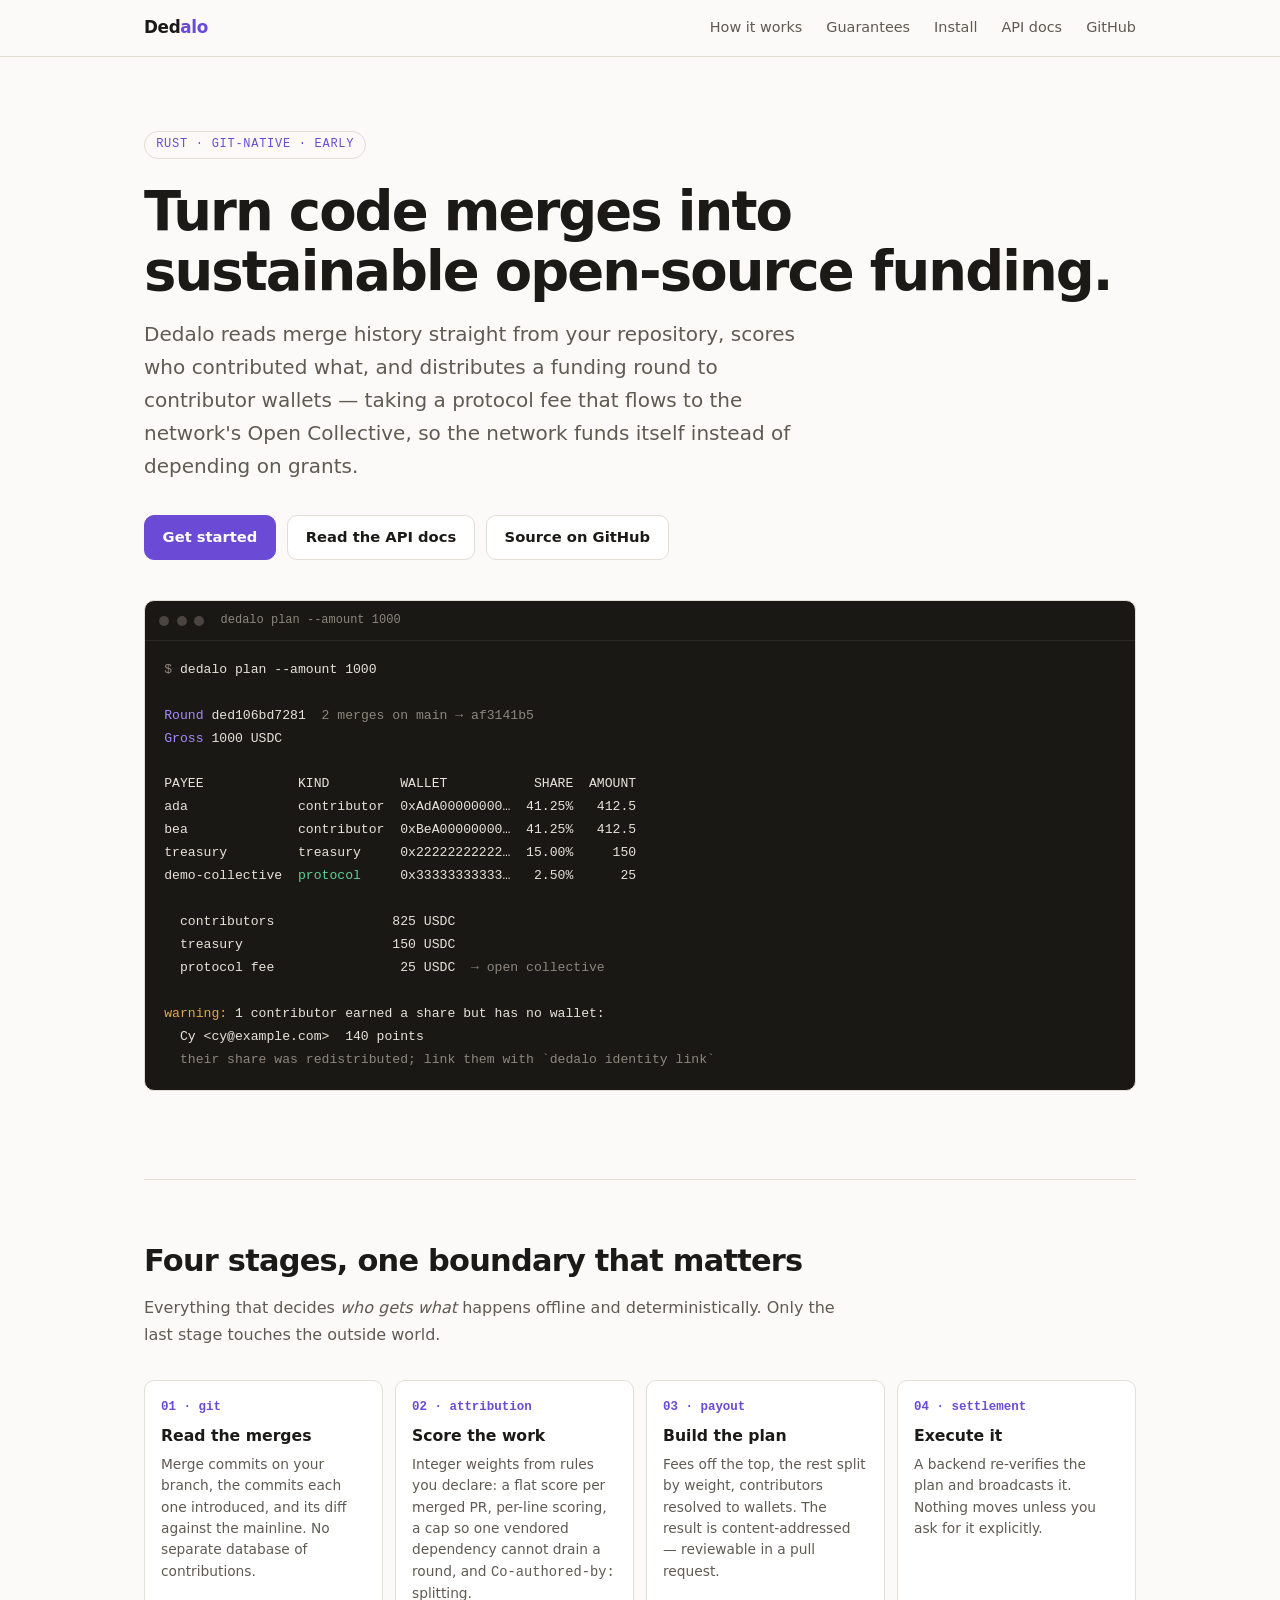
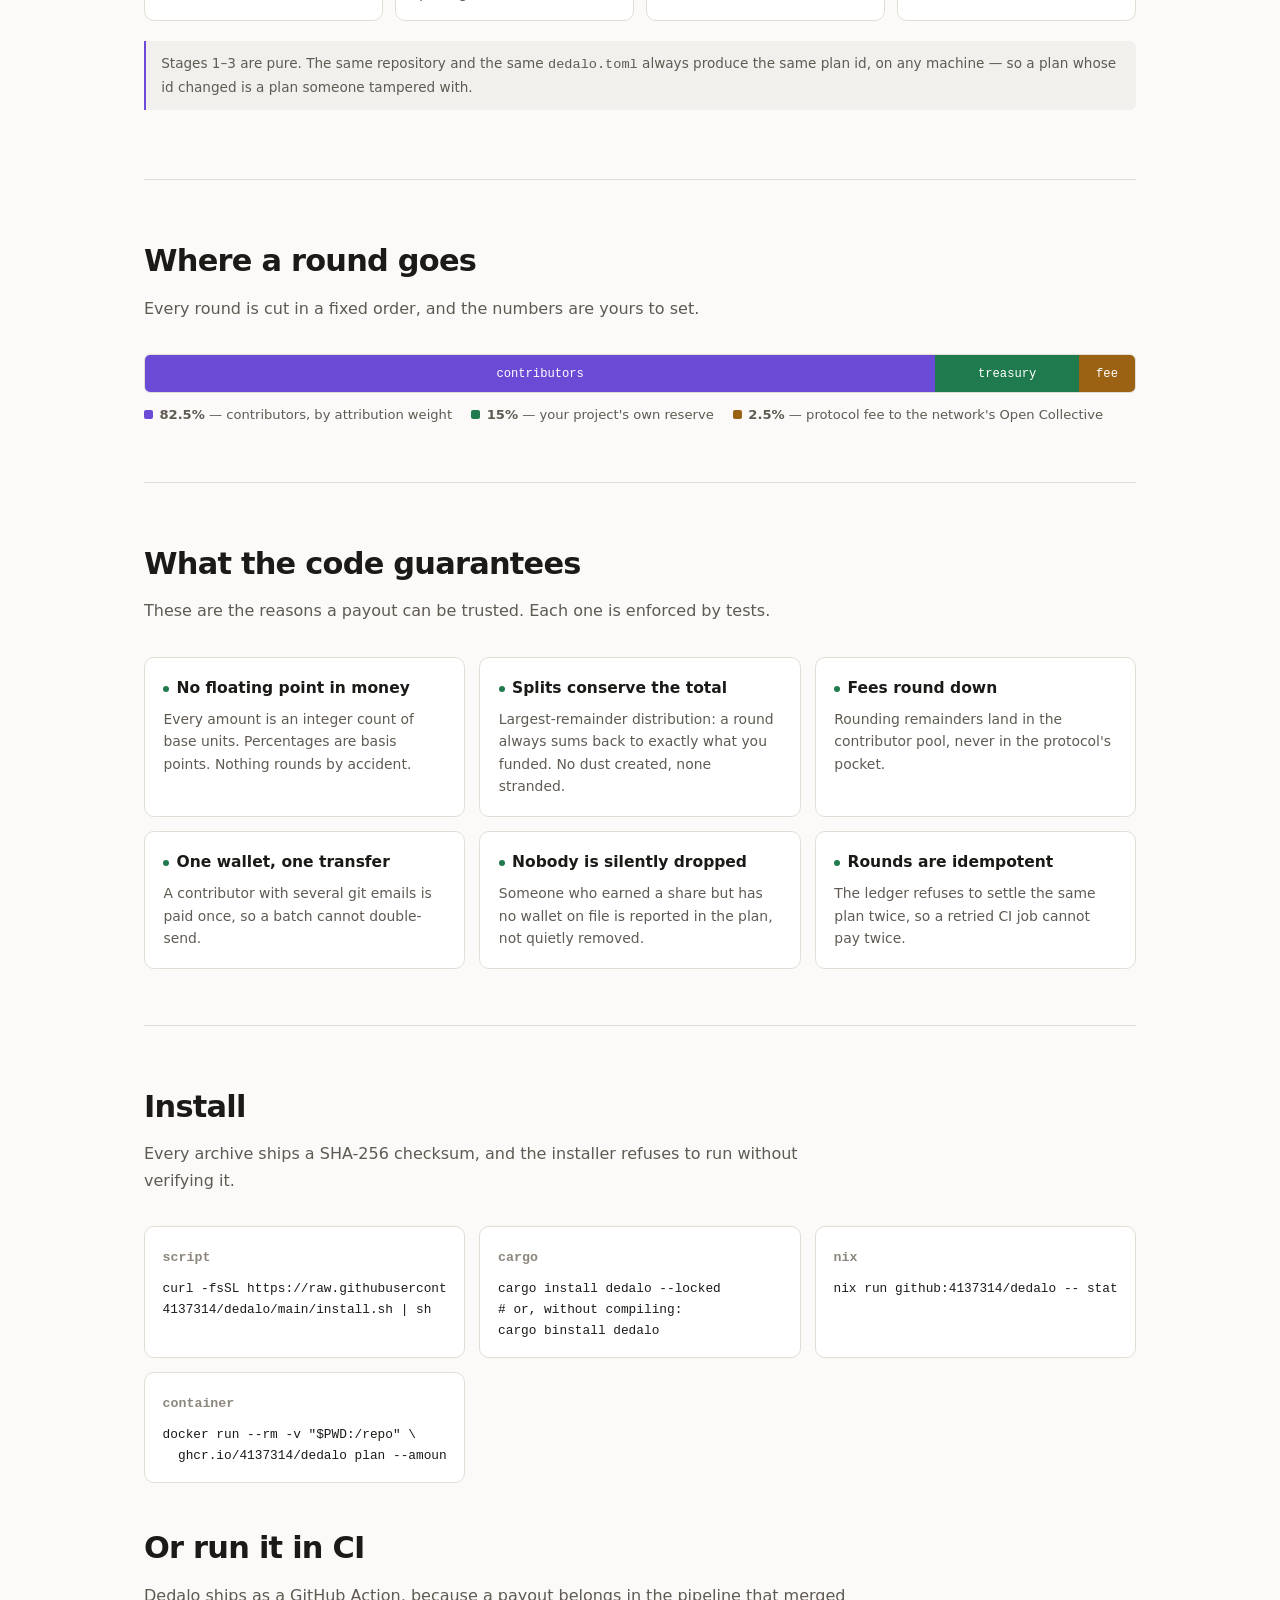
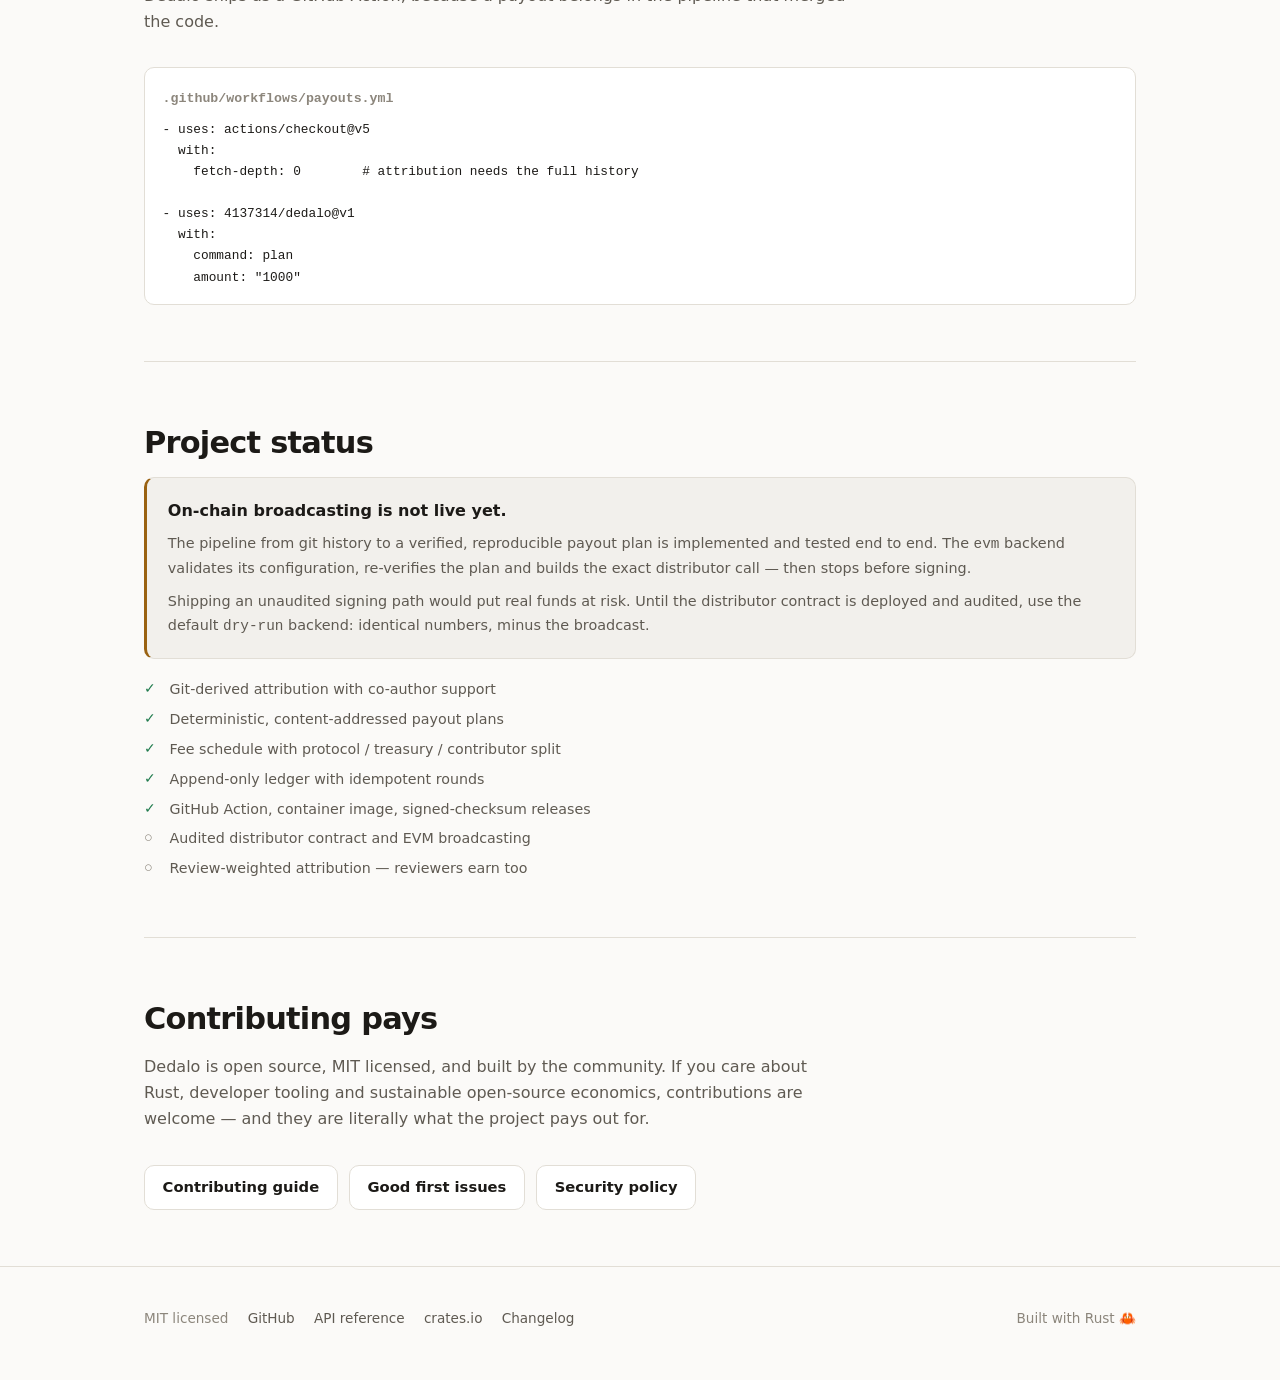
==== site/index.html @ 66309ac4 "feat(release): add versioning, distribution and the project site Everything between a merged pull re" ====
<!doctype html>
<html lang="en">
<head>
<meta charset="utf-8">
<meta name="viewport" content="width=device-width, initial-scale=1">
<title>Dedalo — merge-to-earn funding for open source</title>
<meta name="description" content="Dedalo turns git merges into deterministic, auditable contributor payouts. Written in Rust, driven by your own repository history.">
<meta property="og:title" content="Dedalo">
<meta property="og:description" content="Turn code merges into sustainable open-source funding.">
<meta property="og:type" content="website">
<meta property="og:url" content="https://4137314.github.io/dedalo/">
<link rel="icon" href="data:image/svg+xml,<svg xmlns='http://www.w3.org/2000/svg' viewBox='0 0 100 100'><text y='.9em' font-size='90'>🧭</text></svg>">
<style>
  :root {
    color-scheme: light dark;
    --bg: #fbfaf8;
    --bg-raised: #ffffff;
    --bg-sunken: #f2f0ec;
    --fg: #1c1a17;
    --fg-muted: #5f5a52;
    --fg-faint: #8c867c;
    --border: #e2ded6;
    --accent: #6b4bd6;
    --accent-fg: #ffffff;
    --money: #1f7a4d;
    --warn: #9a6212;
    --term-bg: #1a1815;
    --term-fg: #e8e3da;
    --radius: 10px;
    --mono: ui-monospace, "SF Mono", "JetBrains Mono", "Fira Code", Menlo, Consolas, monospace;
    --sans: ui-sans-serif, system-ui, -apple-system, "Segoe UI", Inter, Roboto, sans-serif;
  }
  @media (prefers-color-scheme: dark) {
    :root {
      --bg: #131211;
      --bg-raised: #1b1a18;
      --bg-sunken: #0e0d0c;
      --fg: #ece8e1;
      --fg-muted: #a8a299;
      --fg-faint: #75706a;
      --border: #2b2926;
      --accent: #a68bff;
      --accent-fg: #17141f;
      --money: #5fcf95;
      --warn: #e0a851;
      --term-bg: #0b0a09;
      --term-fg: #e8e3da;
    }
  }

  * { box-sizing: border-box; }
  html { scroll-behavior: smooth; }
  body {
    margin: 0;
    background: var(--bg);
    color: var(--fg);
    font-family: var(--sans);
    font-size: 16px;
    line-height: 1.65;
    -webkit-font-smoothing: antialiased;
  }
  a { color: var(--accent); text-decoration-thickness: 1px; text-underline-offset: 3px; }
  code, pre, kbd { font-family: var(--mono); }
  .wrap { width: min(100% - 2.5rem, 62rem); margin-inline: auto; }

  /* ---------- header ---------- */
  header {
    border-bottom: 1px solid var(--border);
    position: sticky; top: 0;
    background: color-mix(in srgb, var(--bg) 88%, transparent);
    backdrop-filter: blur(8px);
    z-index: 10;
  }
  .nav { display: flex; align-items: center; gap: 1.5rem; padding: 0.9rem 0; }
  .brand { font-weight: 700; letter-spacing: -0.02em; font-size: 1.05rem; margin-right: auto; }
  .brand span { color: var(--accent); }
  .nav a { color: var(--fg-muted); text-decoration: none; font-size: 0.9rem; }
  .nav a:hover { color: var(--fg); }
  @media (max-width: 40rem) { .nav a.hide-sm { display: none; } }

  /* ---------- hero ---------- */
  .hero { padding: 4.5rem 0 3rem; }
  .tag {
    display: inline-block; font-family: var(--mono); font-size: 0.75rem;
    letter-spacing: 0.06em; text-transform: uppercase;
    color: var(--accent); border: 1px solid var(--border);
    border-radius: 100px; padding: 0.2rem 0.7rem; margin-bottom: 1.4rem;
  }
  h1 {
    font-size: clamp(2.1rem, 6vw, 3.4rem); line-height: 1.1;
    letter-spacing: -0.035em; margin: 0 0 1rem; font-weight: 700;
  }
  .lede { font-size: clamp(1.05rem, 2.4vw, 1.25rem); color: var(--fg-muted); max-width: 42rem; margin: 0 0 2rem; }
  .cta { display: flex; flex-wrap: wrap; gap: 0.7rem; align-items: center; }
  .btn {
    display: inline-flex; align-items: center; gap: 0.45rem;
    padding: 0.6rem 1.1rem; border-radius: var(--radius);
    font-size: 0.92rem; font-weight: 550; text-decoration: none;
    border: 1px solid var(--border); color: var(--fg); background: var(--bg-raised);
    transition: transform 0.12s ease, border-color 0.12s ease;
  }
  .btn:hover { transform: translateY(-1px); border-color: var(--accent); }
  .btn.primary { background: var(--accent); color: var(--accent-fg); border-color: var(--accent); }

  /* ---------- terminal ---------- */
  .term {
    background: var(--term-bg); color: var(--term-fg);
    border-radius: var(--radius); border: 1px solid var(--border);
    margin: 2.5rem 0; overflow: hidden;
  }
  .term-bar {
    display: flex; align-items: center; gap: 0.45rem;
    padding: 0.6rem 0.9rem; border-bottom: 1px solid rgba(255,255,255,0.07);
  }
  .dot { width: 10px; height: 10px; border-radius: 50%; background: #4a4540; }
  .term-title { margin-left: 0.6rem; font-family: var(--mono); font-size: 0.75rem; color: #8c867c; }
  .term pre {
    margin: 0; padding: 1.1rem 1.2rem; overflow-x: auto;
    font-size: 0.82rem; line-height: 1.75;
  }
  .term .c { color: #8c867c; }
  .term .p { color: #a68bff; }
  .term .m { color: #5fcf95; }
  .term .w { color: #e0a851; }

  /* ---------- sections ---------- */
  section { padding: 3.5rem 0; border-top: 1px solid var(--border); }
  h2 { font-size: clamp(1.4rem, 3.2vw, 1.9rem); letter-spacing: -0.025em; margin: 0 0 0.6rem; }
  .sub { color: var(--fg-muted); max-width: 44rem; margin: 0 0 2rem; }

  /* ---------- pipeline ---------- */
  .pipe { display: grid; grid-template-columns: repeat(4, 1fr); gap: 0.75rem; margin-bottom: 1.2rem; }
  @media (max-width: 46rem) { .pipe { grid-template-columns: 1fr 1fr; } }
  @media (max-width: 26rem) { .pipe { grid-template-columns: 1fr; } }
  .stage {
    background: var(--bg-raised); border: 1px solid var(--border);
    border-radius: var(--radius); padding: 1rem;
  }
  .stage b { display: block; font-family: var(--mono); font-size: 0.78rem; color: var(--accent); margin-bottom: 0.35rem; }
  .stage h3 { margin: 0 0 0.3rem; font-size: 0.98rem; }
  .stage p { margin: 0; font-size: 0.86rem; color: var(--fg-muted); line-height: 1.55; }
  .pipe-note {
    font-size: 0.85rem; color: var(--fg-muted); background: var(--bg-sunken);
    border-left: 2px solid var(--accent); border-radius: 0 6px 6px 0; padding: 0.7rem 0.95rem;
  }

  /* ---------- guarantees ---------- */
  .grid { display: grid; grid-template-columns: repeat(auto-fit, minmax(16rem, 1fr)); gap: 0.9rem; }
  .card { background: var(--bg-raised); border: 1px solid var(--border); border-radius: var(--radius); padding: 1.15rem; }
  .card h3 { margin: 0 0 0.4rem; font-size: 0.97rem; display: flex; align-items: center; gap: 0.45rem; }
  .card h3::before { content: ""; width: 6px; height: 6px; border-radius: 50%; background: var(--money); flex: none; }
  .card p { margin: 0; font-size: 0.87rem; color: var(--fg-muted); line-height: 1.6; }

  /* ---------- split visual ---------- */
  .split { display: flex; height: 2.4rem; border-radius: 6px; overflow: hidden; border: 1px solid var(--border); margin: 1.2rem 0 0.7rem; }
  .split div { display: flex; align-items: center; justify-content: center; font-size: 0.76rem; font-family: var(--mono); color: var(--accent-fg); }
  .s-contrib { flex: 82.5; background: var(--accent); }
  .s-treas { flex: 15; background: var(--money); }
  .s-proto { flex: 2.5; background: var(--warn); min-width: 3.5rem; }
  .legend { display: flex; flex-wrap: wrap; gap: 1.2rem; font-size: 0.82rem; color: var(--fg-muted); }
  .legend span::before { content: ""; display: inline-block; width: 9px; height: 9px; border-radius: 2px; margin-right: 0.4rem; }
  .l1::before { background: var(--accent); }
  .l2::before { background: var(--money); }
  .l3::before { background: var(--warn); }

  /* ---------- install ---------- */
  .tabs { display: grid; grid-template-columns: repeat(auto-fit, minmax(15rem, 1fr)); gap: 0.9rem; }
  .install { background: var(--bg-raised); border: 1px solid var(--border); border-radius: var(--radius); padding: 1rem 1.1rem; }
  .install b { font-size: 0.83rem; color: var(--fg-faint); font-family: var(--mono); }
  .install pre { margin: 0.5rem 0 0; font-size: 0.8rem; overflow-x: auto; color: var(--fg); }

  /* ---------- status ---------- */
  .status { background: var(--bg-sunken); border: 1px solid var(--border); border-left: 3px solid var(--warn); border-radius: var(--radius); padding: 1.2rem 1.3rem; }
  .status h3 { margin: 0 0 0.5rem; font-size: 1rem; }
  .status p { margin: 0 0 0.6rem; font-size: 0.9rem; color: var(--fg-muted); }
  .status p:last-child { margin-bottom: 0; }
  ul.check { list-style: none; padding: 0; margin: 1.2rem 0 0; display: grid; gap: 0.4rem; }
  ul.check li { font-size: 0.89rem; color: var(--fg-muted); padding-left: 1.6rem; position: relative; }
  ul.check li::before { position: absolute; left: 0; font-family: var(--mono); }
  li.done::before { content: "✓"; color: var(--money); }
  li.todo::before { content: "○"; color: var(--fg-faint); }

  footer { border-top: 1px solid var(--border); padding: 2.5rem 0 3.5rem; color: var(--fg-faint); font-size: 0.85rem; }
  .foot { display: flex; flex-wrap: wrap; gap: 1.2rem; align-items: center; }
  .foot a { color: var(--fg-muted); text-decoration: none; }
  .foot a:hover { color: var(--accent); }
  .foot .sep { margin-left: auto; }
</style>
</head>
<body>

<header>
  <nav class="nav wrap">
    <div class="brand">Ded<span>alo</span></div>
    <a href="#how">How it works</a>
    <a href="#guarantees" class="hide-sm">Guarantees</a>
    <a href="#install">Install</a>
    <a href="api/">API docs</a>
    <a href="https://github.com/4137314/dedalo">GitHub</a>
  </nav>
</header>

<main>
  <div class="wrap hero">
    <span class="tag">Rust · git-native · early</span>
    <h1>Turn code merges into sustainable open-source funding.</h1>
    <p class="lede">
      Dedalo reads merge history straight from your repository, scores who
      contributed what, and distributes a funding round to contributor wallets —
      taking a protocol fee that flows to the network's Open Collective, so the
      network funds itself instead of depending on grants.
    </p>
    <div class="cta">
      <a class="btn primary" href="#install">Get started</a>
      <a class="btn" href="api/">Read the API docs</a>
      <a class="btn" href="https://github.com/4137314/dedalo">Source on GitHub</a>
    </div>

    <div class="term">
      <div class="term-bar">
        <span class="dot"></span><span class="dot"></span><span class="dot"></span>
        <span class="term-title">dedalo plan --amount 1000</span>
      </div>
<pre><span class="c">$</span> dedalo plan --amount 1000

<span class="p">Round</span> ded106bd7281  <span class="c">2 merges on main → af3141b5</span>
<span class="p">Gross</span> 1000 USDC

PAYEE            KIND         WALLET           SHARE  AMOUNT
ada              contributor  0xAdA00000000…  41.25%   412.5
bea              contributor  0xBeA00000000…  41.25%   412.5
treasury         treasury     0x22222222222…  15.00%     150
demo-collective  <span class="m">protocol</span>     0x33333333333…   2.50%      25

  contributors               825 USDC
  treasury                   150 USDC
  protocol fee                25 USDC  <span class="c">→ open collective</span>

<span class="w">warning:</span> 1 contributor earned a share but has no wallet:
  Cy &lt;cy@example.com&gt;  140 points
  <span class="c">their share was redistributed; link them with `dedalo identity link`</span>
</pre>
    </div>
  </div>

  <section id="how" class="wrap">
    <h2>Four stages, one boundary that matters</h2>
    <p class="sub">
      Everything that decides <em>who gets what</em> happens offline and
      deterministically. Only the last stage touches the outside world.
    </p>
    <div class="pipe">
      <div class="stage">
        <b>01 · git</b>
        <h3>Read the merges</h3>
        <p>Merge commits on your branch, the commits each one introduced, and its diff against the mainline. No separate database of contributions.</p>
      </div>
      <div class="stage">
        <b>02 · attribution</b>
        <h3>Score the work</h3>
        <p>Integer weights from rules you declare: a flat score per merged PR, per-line scoring, a cap so one vendored dependency cannot drain a round, and <code>Co-authored-by:</code> splitting.</p>
      </div>
      <div class="stage">
        <b>03 · payout</b>
        <h3>Build the plan</h3>
        <p>Fees off the top, the rest split by weight, contributors resolved to wallets. The result is content-addressed — reviewable in a pull request.</p>
      </div>
      <div class="stage">
        <b>04 · settlement</b>
        <h3>Execute it</h3>
        <p>A backend re-verifies the plan and broadcasts it. Nothing moves unless you ask for it explicitly.</p>
      </div>
    </div>
    <p class="pipe-note">
      Stages 1–3 are pure. The same repository and the same <code>dedalo.toml</code>
      always produce the same plan id, on any machine — so a plan whose id changed
      is a plan someone tampered with.
    </p>
  </section>

  <section id="split" class="wrap">
    <h2>Where a round goes</h2>
    <p class="sub">Every round is cut in a fixed order, and the numbers are yours to set.</p>
    <div class="split">
      <div class="s-contrib">contributors</div>
      <div class="s-treas">treasury</div>
      <div class="s-proto">fee</div>
    </div>
    <div class="legend">
      <span class="l1"><strong>82.5%</strong> — contributors, by attribution weight</span>
      <span class="l2"><strong>15%</strong> — your project's own reserve</span>
      <span class="l3"><strong>2.5%</strong> — protocol fee to the network's Open Collective</span>
    </div>
  </section>

  <section id="guarantees" class="wrap">
    <h2>What the code guarantees</h2>
    <p class="sub">These are the reasons a payout can be trusted. Each one is enforced by tests.</p>
    <div class="grid">
      <div class="card">
        <h3>No floating point in money</h3>
        <p>Every amount is an integer count of base units. Percentages are basis points. Nothing rounds by accident.</p>
      </div>
      <div class="card">
        <h3>Splits conserve the total</h3>
        <p>Largest-remainder distribution: a round always sums back to exactly what you funded. No dust created, none stranded.</p>
      </div>
      <div class="card">
        <h3>Fees round down</h3>
        <p>Rounding remainders land in the contributor pool, never in the protocol's pocket.</p>
      </div>
      <div class="card">
        <h3>One wallet, one transfer</h3>
        <p>A contributor with several git emails is paid once, so a batch cannot double-send.</p>
      </div>
      <div class="card">
        <h3>Nobody is silently dropped</h3>
        <p>Someone who earned a share but has no wallet on file is reported in the plan, not quietly removed.</p>
      </div>
      <div class="card">
        <h3>Rounds are idempotent</h3>
        <p>The ledger refuses to settle the same plan twice, so a retried CI job cannot pay twice.</p>
      </div>
    </div>
  </section>

  <section id="install" class="wrap">
    <h2>Install</h2>
    <p class="sub">Every archive ships a SHA-256 checksum, and the installer refuses to run without verifying it.</p>
    <div class="tabs">
      <div class="install">
        <b>script</b>
<pre>curl -fsSL https://raw.githubusercontent.com/\
4137314/dedalo/main/install.sh | sh</pre>
      </div>
      <div class="install">
        <b>cargo</b>
<pre>cargo install dedalo --locked
# or, without compiling:
cargo binstall dedalo</pre>
      </div>
      <div class="install">
        <b>nix</b>
<pre>nix run github:4137314/dedalo -- status</pre>
      </div>
      <div class="install">
        <b>container</b>
<pre>docker run --rm -v "$PWD:/repo" \
  ghcr.io/4137314/dedalo plan --amount 1000</pre>
      </div>
    </div>

    <h2 style="margin-top:2.5rem">Or run it in CI</h2>
    <p class="sub">Dedalo ships as a GitHub Action, because a payout belongs in the pipeline that merged the code.</p>
    <div class="install">
      <b>.github/workflows/payouts.yml</b>
<pre>- uses: actions/checkout@v5
  with:
    fetch-depth: 0        # attribution needs the full history

- uses: 4137314/dedalo@v1
  with:
    command: plan
    amount: "1000"</pre>
    </div>
  </section>

  <section id="status" class="wrap">
    <h2>Project status</h2>
    <div class="status">
      <h3>On-chain broadcasting is not live yet.</h3>
      <p>
        The pipeline from git history to a verified, reproducible payout plan is
        implemented and tested end to end. The <code>evm</code> backend validates
        its configuration, re-verifies the plan and builds the exact distributor
        call — then stops before signing.
      </p>
      <p>
        Shipping an unaudited signing path would put real funds at risk. Until the
        distributor contract is deployed and audited, use the default
        <code>dry-run</code> backend: identical numbers, minus the broadcast.
      </p>
    </div>
    <ul class="check">
      <li class="done">Git-derived attribution with co-author support</li>
      <li class="done">Deterministic, content-addressed payout plans</li>
      <li class="done">Fee schedule with protocol / treasury / contributor split</li>
      <li class="done">Append-only ledger with idempotent rounds</li>
      <li class="done">GitHub Action, container image, signed-checksum releases</li>
      <li class="todo">Audited distributor contract and EVM broadcasting</li>
      <li class="todo">Review-weighted attribution — reviewers earn too</li>
    </ul>
  </section>

  <section id="contribute" class="wrap">
    <h2>Contributing pays</h2>
    <p class="sub">
      Dedalo is open source, MIT licensed, and built by the community. If you care
      about Rust, developer tooling and sustainable open-source economics,
      contributions are welcome — and they are literally what the project pays out
      for.
    </p>
    <div class="cta">
      <a class="btn" href="https://github.com/4137314/dedalo/blob/main/CONTRIBUTING.md">Contributing guide</a>
      <a class="btn" href="https://github.com/4137314/dedalo/issues?q=is%3Aissue+is%3Aopen+label%3A%22good+first+issue%22">Good first issues</a>
      <a class="btn" href="https://github.com/4137314/dedalo/blob/main/SECURITY.md">Security policy</a>
    </div>
  </section>
</main>

<footer>
  <div class="wrap foot">
    <span>MIT licensed</span>
    <a href="https://github.com/4137314/dedalo">GitHub</a>
    <a href="api/">API reference</a>
    <a href="https://crates.io/crates/dedalo">crates.io</a>
    <a href="https://github.com/4137314/dedalo/blob/main/CHANGELOG.md">Changelog</a>
    <span class="sep">Built with Rust 🦀</span>
  </div>
</footer>

</body>
</html>
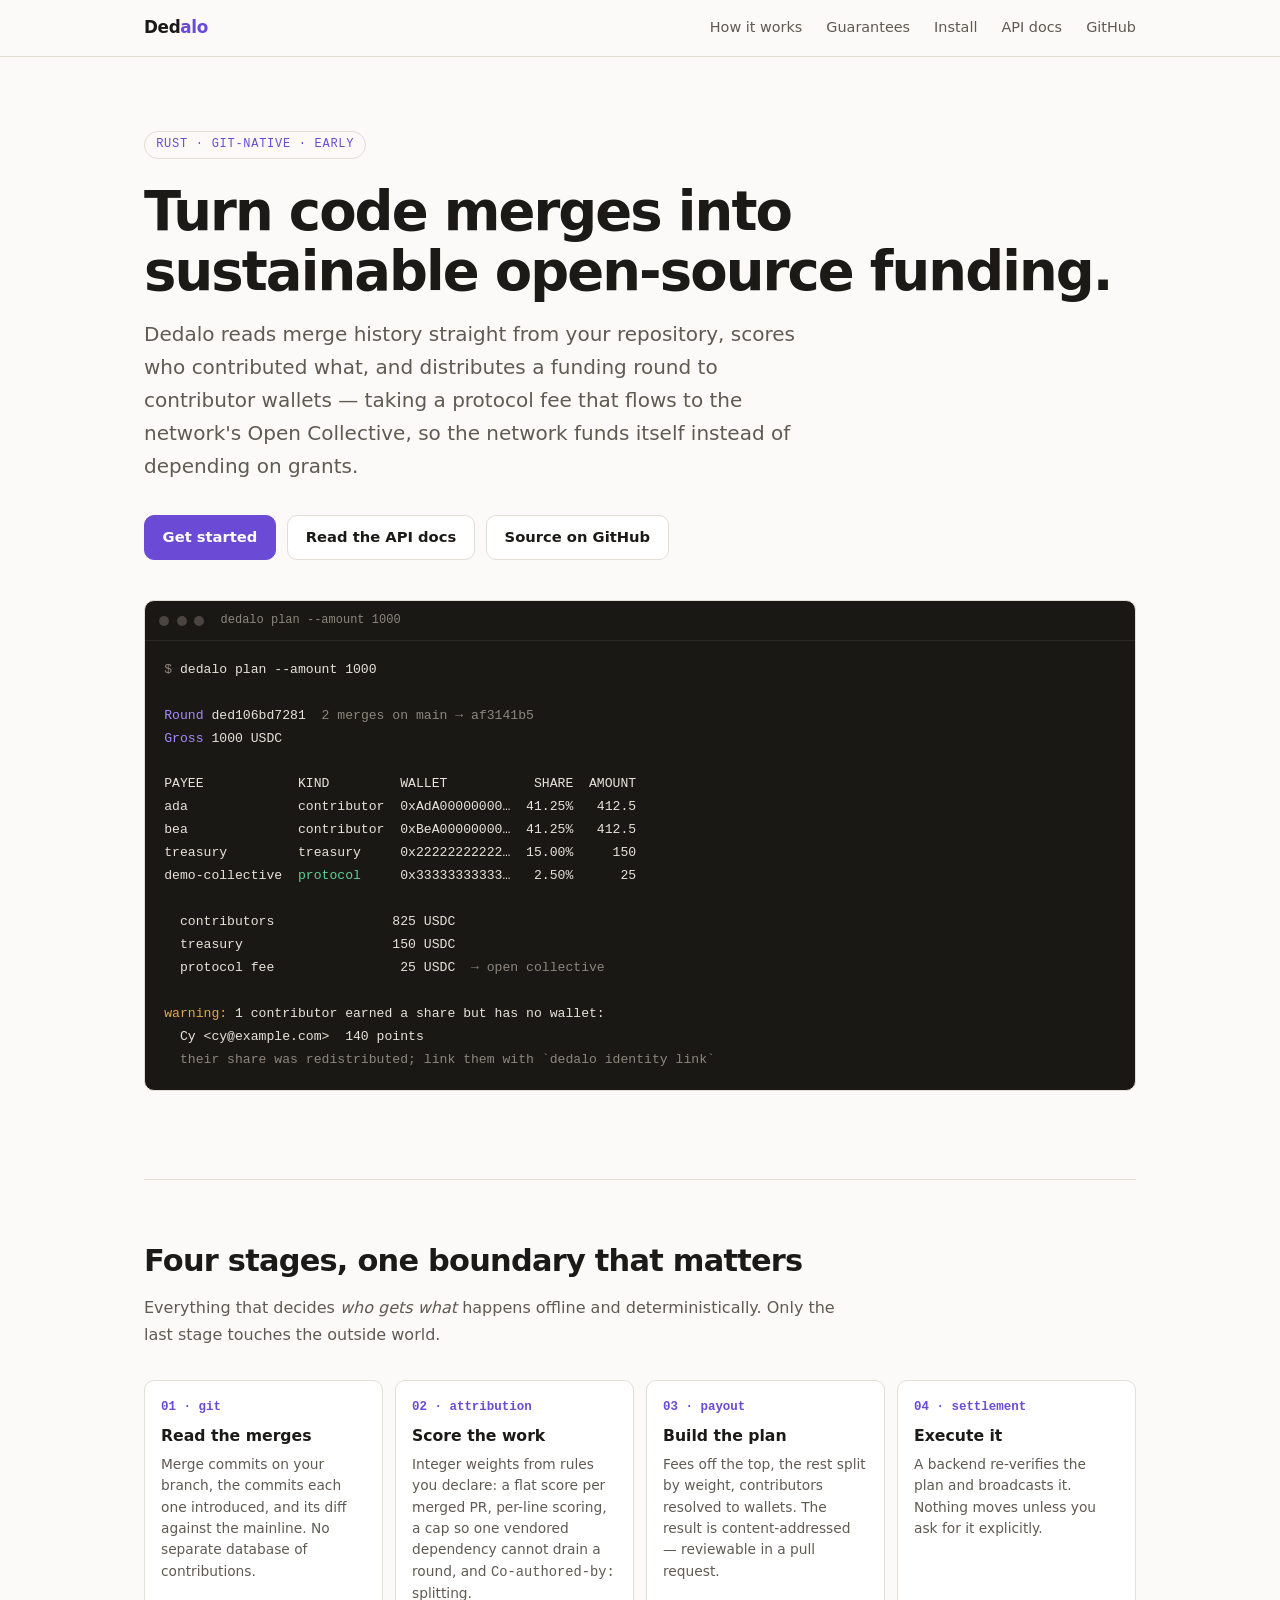
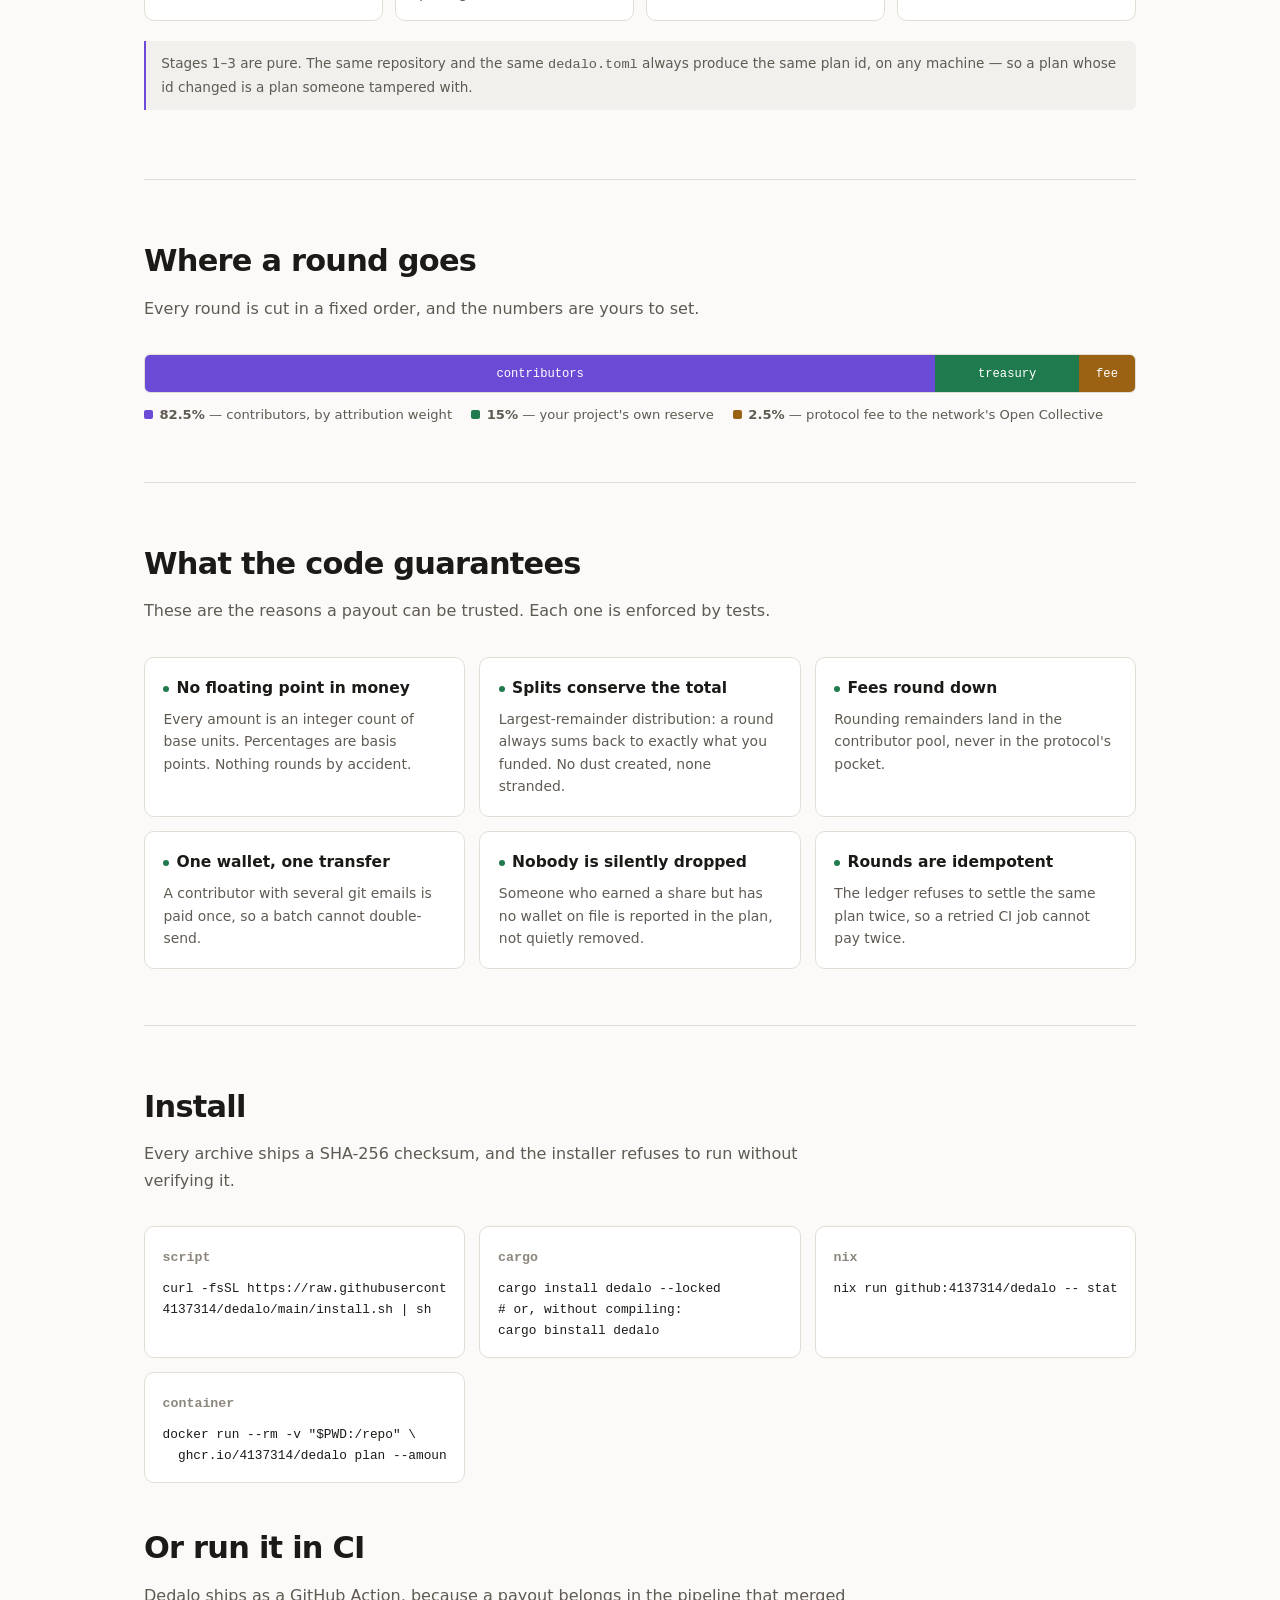
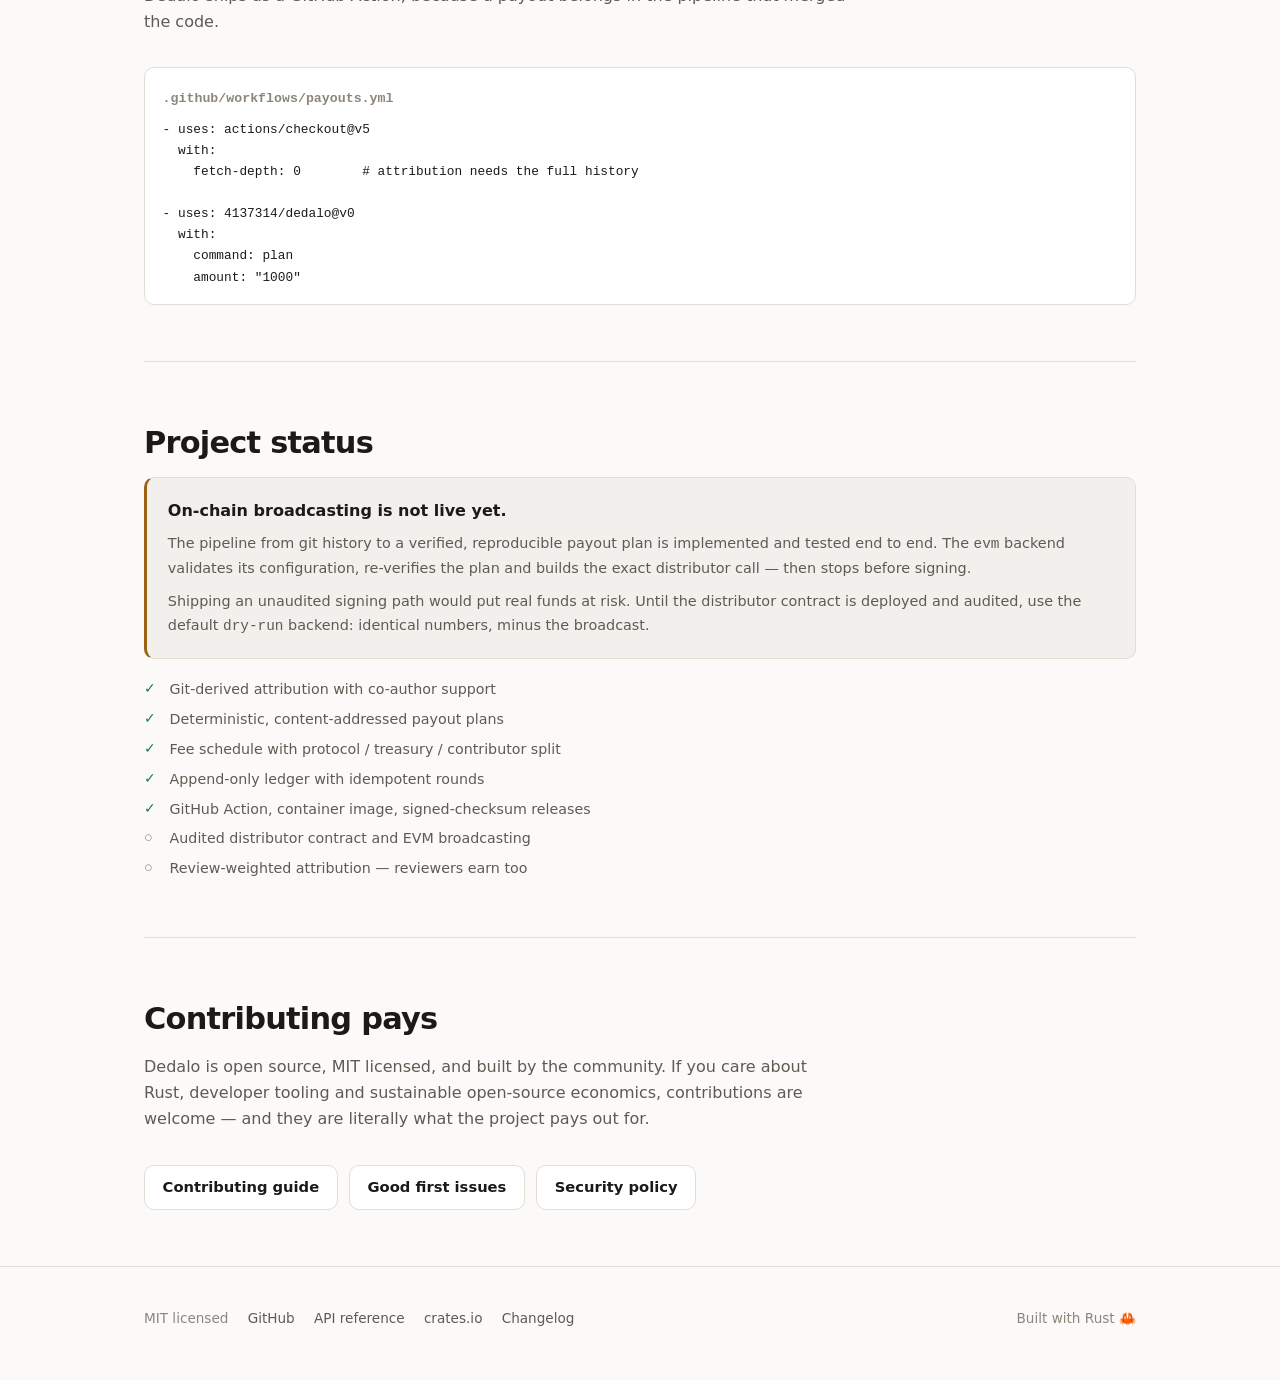
==== commit b4400f12: "fix(release): point the Action at a major tag the release flow creates The examples told people to u" ====
--- a/site/index.html
+++ b/site/index.html
@@ -358,7 +358,7 @@
   with:
     fetch-depth: 0        # attribution needs the full history
 
-- uses: 4137314/dedalo@v1
+- uses: 4137314/dedalo@v0
   with:
     command: plan
     amount: "1000"</pre>
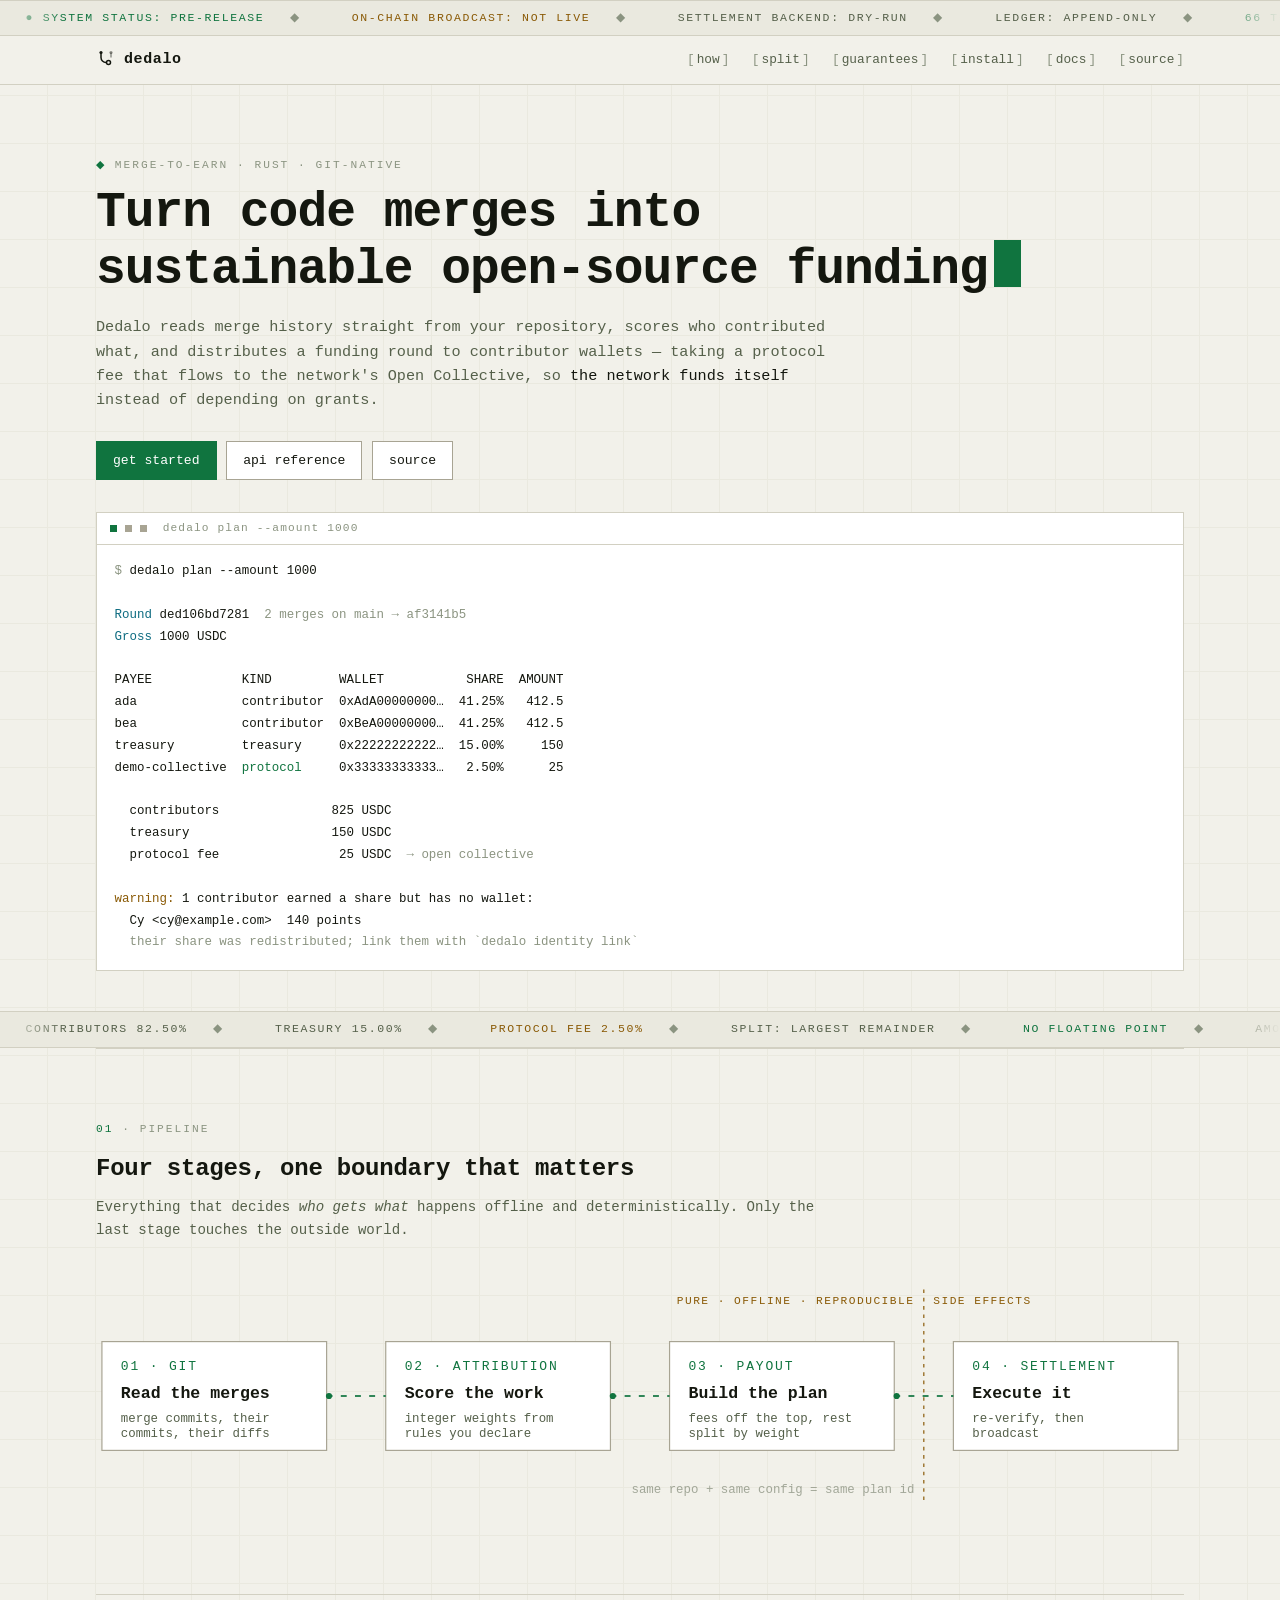
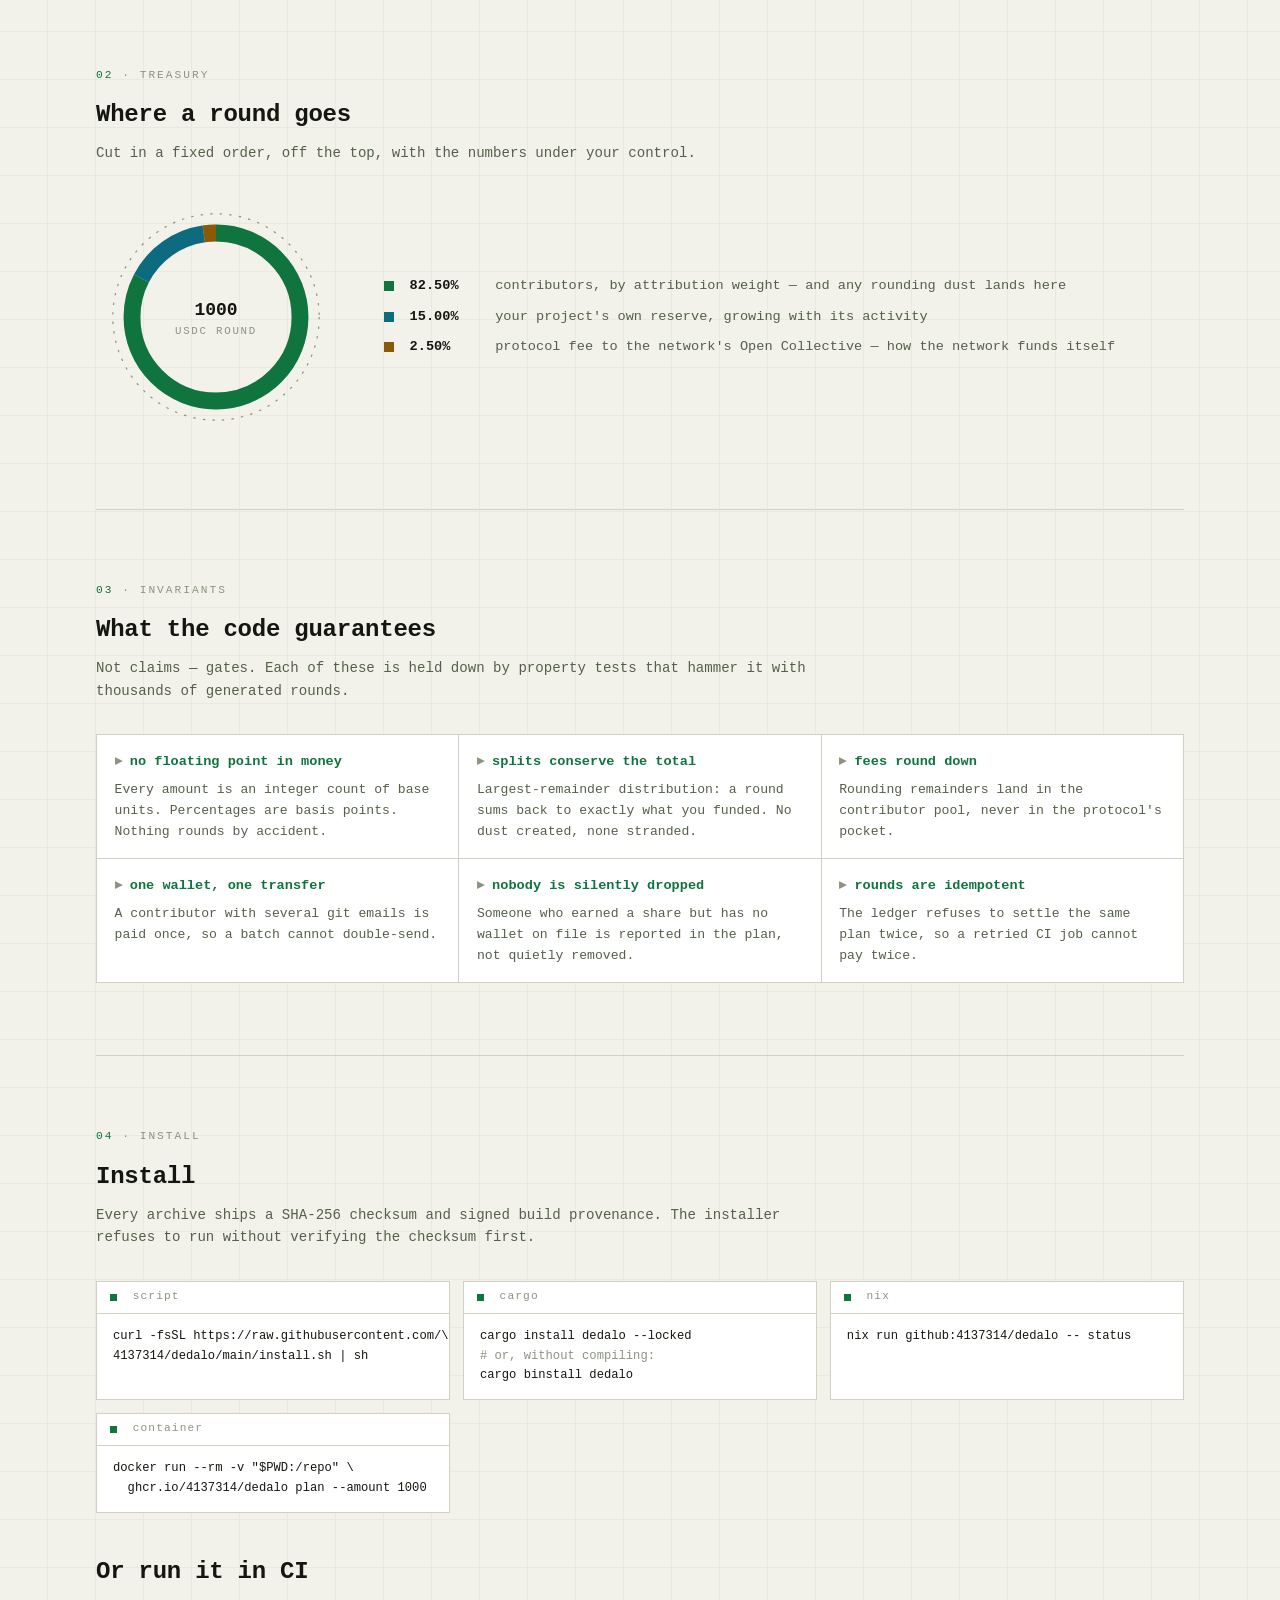
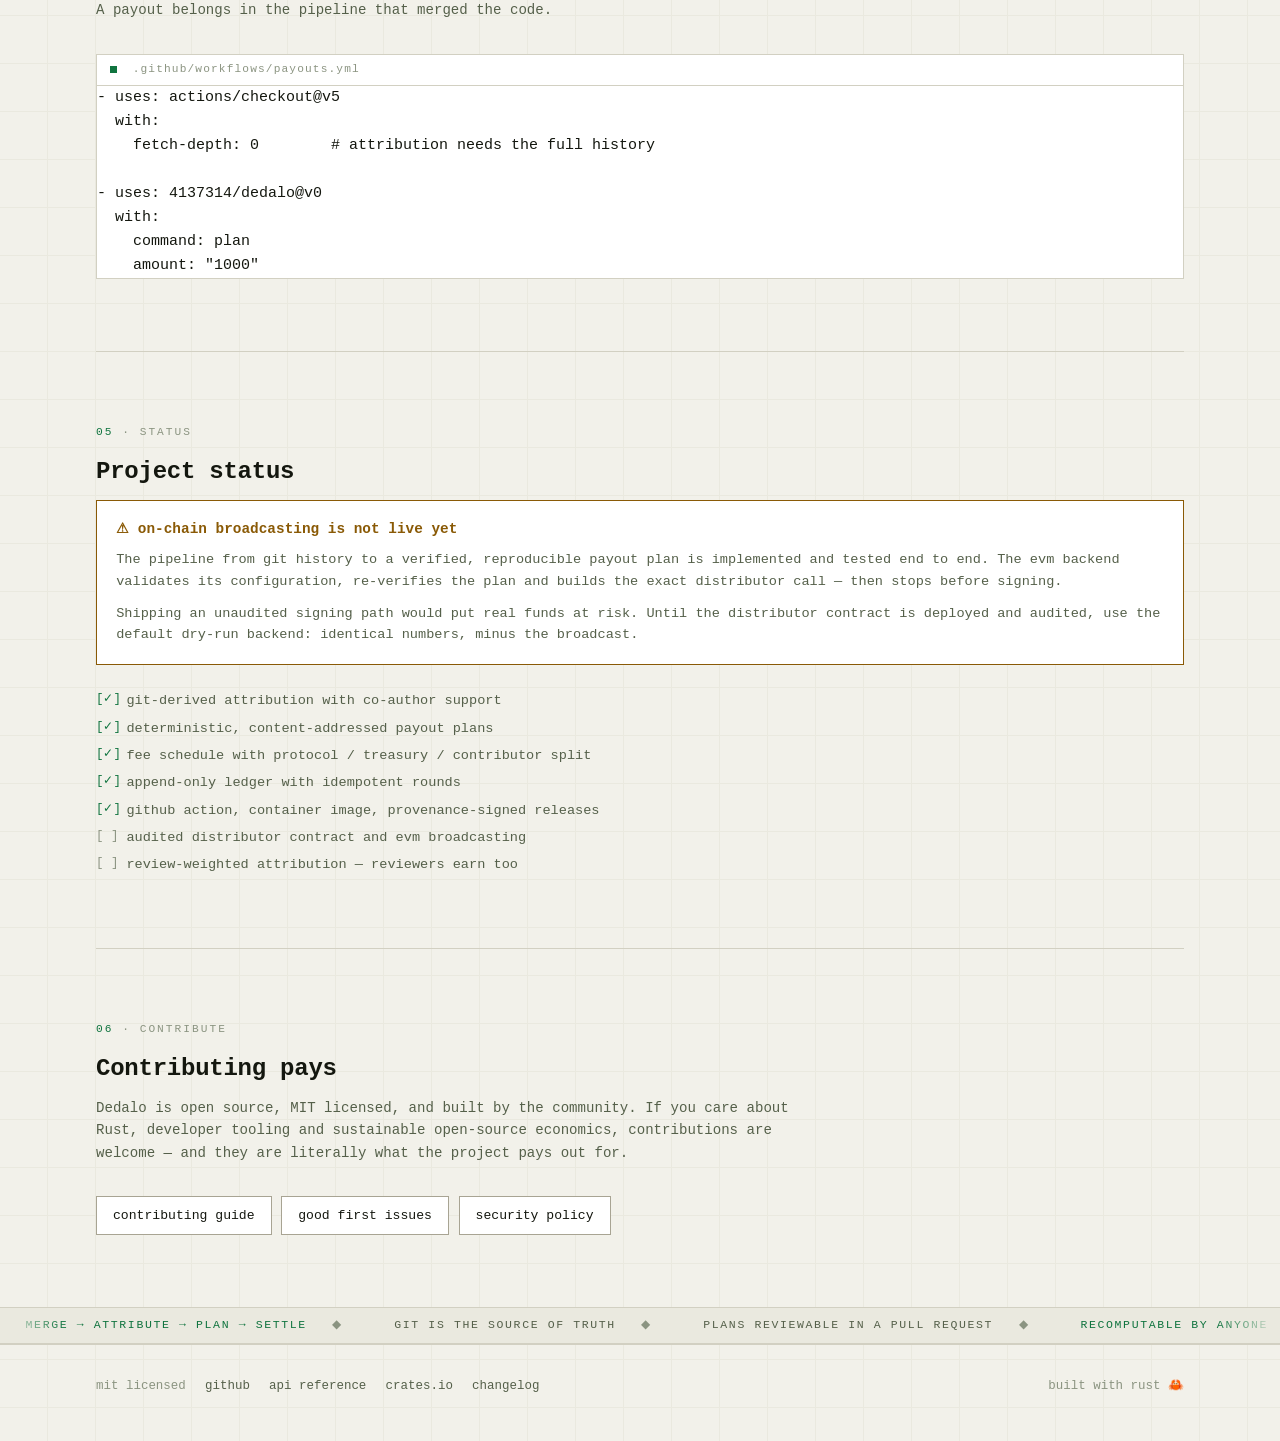
==== commit e98be0db: "feat(docs): rebuild the site terminal-native, with CSS-only motion Monospace throughout, hairline bo" ====
--- a/site/index.html
+++ b/site/index.html
@@ -10,217 +10,395 @@
 <meta property="og:type" content="website">
 <meta property="og:url" content="https://4137314.github.io/dedalo/">
 <link rel="icon" href="data:image/svg+xml,<svg xmlns='http://www.w3.org/2000/svg' viewBox='0 0 100 100'><text y='.9em' font-size='90'>🧭</text></svg>">
+<!-- The page is entirely self-contained: no scripts, no external requests.
+     Every moving part below is CSS or SVG. Saying so explicitly means a
+     future edit that adds a script fails loudly instead of quietly. -->
+<meta http-equiv="Content-Security-Policy"
+      content="default-src 'none'; style-src 'unsafe-inline'; img-src data:; form-action 'none'; base-uri 'none'; frame-ancestors 'none'">
+<meta name="theme-color" content="#0b0d0b" media="(prefers-color-scheme: dark)">
+<meta name="theme-color" content="#f2f1ea" media="(prefers-color-scheme: light)">
+<link rel="canonical" href="https://4137314.github.io/dedalo/">
 <style>
+  /* ===================================================================
+     Dedalo — terminal-native. Monospace throughout, square corners,
+     hairline rules, and a palette narrow enough to stay legible at 2am.
+     =================================================================== */
+
   :root {
-    color-scheme: light dark;
-    --bg: #fbfaf8;
-    --bg-raised: #ffffff;
-    --bg-sunken: #f2f0ec;
-    --fg: #1c1a17;
-    --fg-muted: #5f5a52;
-    --fg-faint: #8c867c;
-    --border: #e2ded6;
-    --accent: #6b4bd6;
-    --accent-fg: #ffffff;
-    --money: #1f7a4d;
-    --warn: #9a6212;
-    --term-bg: #1a1815;
-    --term-fg: #e8e3da;
-    --radius: 10px;
-    --mono: ui-monospace, "SF Mono", "JetBrains Mono", "Fira Code", Menlo, Consolas, monospace;
-    --sans: ui-sans-serif, system-ui, -apple-system, "Segoe UI", Inter, Roboto, sans-serif;
-  }
-  @media (prefers-color-scheme: dark) {
+    color-scheme: dark light;
+
+    --bg:        #0b0d0b;
+    --bg-alt:    #10130f;
+    --bg-raised: #14180f;
+    --line:      #26301f;
+    --line-hot:  #3d5230;
+
+    --fg:        #d4e0c8;
+    --fg-dim:    #7f8f72;
+    --fg-faint:  #4d5a44;
+
+    --green:     #7dff9b;
+    --amber:     #ffc255;
+    --cyan:      #6fe6ff;
+    --magenta:   #ff86c8;
+    --on-accent: #06120a;
+
+    --mono: ui-monospace, "SF Mono", "JetBrains Mono", "Fira Code", "Cascadia Mono", Menlo, Consolas, monospace;
+    --gap: clamp(2.5rem, 6vw, 4.5rem);
+  }
+
+  @media (prefers-color-scheme: light) {
     :root {
-      --bg: #131211;
-      --bg-raised: #1b1a18;
-      --bg-sunken: #0e0d0c;
-      --fg: #ece8e1;
-      --fg-muted: #a8a299;
-      --fg-faint: #75706a;
-      --border: #2b2926;
-      --accent: #a68bff;
-      --accent-fg: #17141f;
-      --money: #5fcf95;
-      --warn: #e0a851;
-      --term-bg: #0b0a09;
-      --term-fg: #e8e3da;
+      --bg:        #f2f1ea;
+      --bg-alt:    #eae9df;
+      --bg-raised: #ffffff;
+      --line:      #d2d0c2;
+      --line-hot:  #a8a493;
+
+      --fg:        #14170f;
+      --fg-dim:    #55604a;
+      --fg-faint:  #8b9481;
+
+      --green:     #10743f;
+      --amber:     #8a5a06;
+      --cyan:      #0d6b80;
+      --magenta:   #a32e6e;
+      --on-accent: #ffffff;
     }
   }
 
   * { box-sizing: border-box; }
+
   html { scroll-behavior: smooth; }
+
   body {
     margin: 0;
     background: var(--bg);
     color: var(--fg);
-    font-family: var(--sans);
-    font-size: 16px;
-    line-height: 1.65;
+    font-family: var(--mono);
+    font-size: 15px;
+    line-height: 1.6;
     -webkit-font-smoothing: antialiased;
-  }
-  a { color: var(--accent); text-decoration-thickness: 1px; text-underline-offset: 3px; }
-  code, pre, kbd { font-family: var(--mono); }
-  .wrap { width: min(100% - 2.5rem, 62rem); margin-inline: auto; }
-
-  /* ---------- header ---------- */
+    /* A faint plotting grid, drawn with gradients so it costs no request. */
+    background-image:
+      linear-gradient(var(--bg-alt) 1px, transparent 1px),
+      linear-gradient(90deg, var(--bg-alt) 1px, transparent 1px);
+    background-size: 48px 48px, 48px 48px;
+    background-position: -1px -1px;
+  }
+
+  a { color: var(--green); text-underline-offset: 3px; }
+  a:hover { color: var(--cyan); }
+
+  pre { overflow-x: auto; margin: 0; }
+  p, li { overflow-wrap: anywhere; }
+
+  .wrap { width: min(100% - 2rem, 68rem); margin-inline: auto; }
+
+  :focus-visible { outline: 2px solid var(--green); outline-offset: 2px; }
+
+  .skip {
+    position: absolute; left: -9999px; top: 0; z-index: 100;
+    background: var(--green); color: var(--on-accent);
+    padding: 0.5rem 1rem; font-weight: 700;
+  }
+  .skip:focus { left: 0; }
+
+  /* ---- the label every section carries, e.g. `[ 02 · SPLIT ]` -------- */
+  .tag {
+    font-size: 0.7rem; letter-spacing: 0.18em; text-transform: uppercase;
+    color: var(--fg-faint); display: block; margin-bottom: 0.7rem;
+  }
+  .tag b { color: var(--green); font-weight: 400; }
+
+  /* ================= ticker ==========================================
+     Two copies of the same list scroll past; translating by exactly
+     -50% lands the second copy where the first began, so the loop has
+     no seam and needs no script.
+     =================================================================== */
+  .ticker {
+    border-block: 1px solid var(--line);
+    background: var(--bg-alt);
+    overflow: hidden;
+    font-size: 0.72rem;
+    letter-spacing: 0.14em;
+    text-transform: uppercase;
+    color: var(--fg-dim);
+    padding-block: 0.5rem;
+    position: relative;
+  }
+  .ticker::before, .ticker::after {
+    content: ""; position: absolute; top: 0; bottom: 0; width: 4rem; z-index: 2;
+    pointer-events: none;
+  }
+  .ticker::before { left: 0;  background: linear-gradient(90deg, var(--bg-alt), transparent); }
+  .ticker::after  { right: 0; background: linear-gradient(270deg, var(--bg-alt), transparent); }
+
+  .track {
+    display: flex; width: max-content;
+    animation: marquee 46s linear infinite;
+  }
+  .track.reverse { animation-direction: reverse; animation-duration: 62s; }
+  .track i { font-style: normal; padding-inline: 1.6rem; white-space: nowrap; }
+  .track i::after { content: "◆"; color: var(--fg-faint); margin-left: 1.6rem; }
+  .track .hi { color: var(--green); }
+  .track .warn { color: var(--amber); }
+
+  @keyframes marquee {
+    from { transform: translateX(0); }
+    to   { transform: translateX(-50%); }
+  }
+
+  /* ================= header ========================================== */
   header {
-    border-bottom: 1px solid var(--border);
-    position: sticky; top: 0;
-    background: color-mix(in srgb, var(--bg) 88%, transparent);
-    backdrop-filter: blur(8px);
-    z-index: 10;
-  }
-  .nav { display: flex; align-items: center; gap: 1.5rem; padding: 0.9rem 0; }
-  .brand { font-weight: 700; letter-spacing: -0.02em; font-size: 1.05rem; margin-right: auto; }
-  .brand span { color: var(--accent); }
-  .nav a { color: var(--fg-muted); text-decoration: none; font-size: 0.9rem; }
-  .nav a:hover { color: var(--fg); }
-  @media (max-width: 40rem) { .nav a.hide-sm { display: none; } }
-
-  /* ---------- hero ---------- */
-  .hero { padding: 4.5rem 0 3rem; }
-  .tag {
-    display: inline-block; font-family: var(--mono); font-size: 0.75rem;
-    letter-spacing: 0.06em; text-transform: uppercase;
-    color: var(--accent); border: 1px solid var(--border);
-    border-radius: 100px; padding: 0.2rem 0.7rem; margin-bottom: 1.4rem;
-  }
+    position: sticky; top: 0; z-index: 20;
+    background: var(--bg);
+    border-bottom: 1px solid var(--line);
+  }
+  .nav { display: flex; align-items: center; gap: 1.4rem; padding: 0.75rem 0; }
+  .brand {
+    font-weight: 700; letter-spacing: 0.04em; margin-right: auto;
+    display: flex; align-items: center; gap: 0.5rem;
+  }
+  .brand svg { width: 20px; height: 20px; display: block; }
+  /* CSS rather than SMIL, so the reduced-motion block below can stop it. */
+  .brand-node { transform-origin: 15px 15px; animation: node 2.6s ease-in-out infinite; }
+  @keyframes node {
+    0%, 100% { transform: scale(1);    opacity: 1; }
+    50%      { transform: scale(1.32); opacity: 0.4; }
+  }
+  .nav a { color: var(--fg-dim); text-decoration: none; font-size: 0.8rem; }
+  .nav a::before { content: "["; color: var(--fg-faint); margin-right: 2px; }
+  .nav a::after  { content: "]"; color: var(--fg-faint); margin-left: 2px; }
+  .nav a:hover { color: var(--green); }
+  @media (max-width: 48rem) { .nav a.hide-sm { display: none; } }
+
+  /* ================= hero ============================================ */
+  .hero { padding: var(--gap) 0 2.5rem; }
   h1 {
-    font-size: clamp(2.1rem, 6vw, 3.4rem); line-height: 1.1;
-    letter-spacing: -0.035em; margin: 0 0 1rem; font-weight: 700;
-  }
-  .lede { font-size: clamp(1.05rem, 2.4vw, 1.25rem); color: var(--fg-muted); max-width: 42rem; margin: 0 0 2rem; }
-  .cta { display: flex; flex-wrap: wrap; gap: 0.7rem; align-items: center; }
+    font-size: clamp(1.9rem, 5.2vw, 3.1rem); line-height: 1.08;
+    letter-spacing: -0.02em; margin: 0 0 1.1rem; font-weight: 700;
+  }
+  h1 .cursor {
+    display: inline-block; width: 0.55em; height: 0.95em;
+    background: var(--green); vertical-align: -0.08em; margin-left: 0.12em;
+    animation: blink 1.15s steps(1) infinite;
+  }
+  @keyframes blink { 0%, 49% { opacity: 1; } 50%, 100% { opacity: 0; } }
+
+  .lede { color: var(--fg-dim); max-width: 46rem; margin: 0 0 1.8rem; font-size: 0.95rem; }
+  .lede b { color: var(--fg); font-weight: 400; }
+
+  .cta { display: flex; flex-wrap: wrap; gap: 0.6rem; }
   .btn {
-    display: inline-flex; align-items: center; gap: 0.45rem;
-    padding: 0.6rem 1.1rem; border-radius: var(--radius);
-    font-size: 0.92rem; font-weight: 550; text-decoration: none;
-    border: 1px solid var(--border); color: var(--fg); background: var(--bg-raised);
-    transition: transform 0.12s ease, border-color 0.12s ease;
-  }
-  .btn:hover { transform: translateY(-1px); border-color: var(--accent); }
-  .btn.primary { background: var(--accent); color: var(--accent-fg); border-color: var(--accent); }
-
-  /* ---------- terminal ---------- */
-  .term {
-    background: var(--term-bg); color: var(--term-fg);
-    border-radius: var(--radius); border: 1px solid var(--border);
-    margin: 2.5rem 0; overflow: hidden;
-  }
-  .term-bar {
-    display: flex; align-items: center; gap: 0.45rem;
-    padding: 0.6rem 0.9rem; border-bottom: 1px solid rgba(255,255,255,0.07);
-  }
-  .dot { width: 10px; height: 10px; border-radius: 50%; background: #4a4540; }
-  .term-title { margin-left: 0.6rem; font-family: var(--mono); font-size: 0.75rem; color: #8c867c; }
-  .term pre {
-    margin: 0; padding: 1.1rem 1.2rem; overflow-x: auto;
-    font-size: 0.82rem; line-height: 1.75;
-  }
-  .term .c { color: #8c867c; }
-  .term .p { color: #a68bff; }
-  .term .m { color: #5fcf95; }
-  .term .w { color: #e0a851; }
-
-  /* ---------- sections ---------- */
-  section { padding: 3.5rem 0; border-top: 1px solid var(--border); }
-  h2 { font-size: clamp(1.4rem, 3.2vw, 1.9rem); letter-spacing: -0.025em; margin: 0 0 0.6rem; }
-  .sub { color: var(--fg-muted); max-width: 44rem; margin: 0 0 2rem; }
-
-  /* ---------- pipeline ---------- */
-  .pipe { display: grid; grid-template-columns: repeat(4, 1fr); gap: 0.75rem; margin-bottom: 1.2rem; }
-  @media (max-width: 46rem) { .pipe { grid-template-columns: 1fr 1fr; } }
-  @media (max-width: 26rem) { .pipe { grid-template-columns: 1fr; } }
-  .stage {
-    background: var(--bg-raised); border: 1px solid var(--border);
-    border-radius: var(--radius); padding: 1rem;
-  }
-  .stage b { display: block; font-family: var(--mono); font-size: 0.78rem; color: var(--accent); margin-bottom: 0.35rem; }
-  .stage h3 { margin: 0 0 0.3rem; font-size: 0.98rem; }
-  .stage p { margin: 0; font-size: 0.86rem; color: var(--fg-muted); line-height: 1.55; }
-  .pipe-note {
-    font-size: 0.85rem; color: var(--fg-muted); background: var(--bg-sunken);
-    border-left: 2px solid var(--accent); border-radius: 0 6px 6px 0; padding: 0.7rem 0.95rem;
-  }
-
-  /* ---------- guarantees ---------- */
-  .grid { display: grid; grid-template-columns: repeat(auto-fit, minmax(16rem, 1fr)); gap: 0.9rem; }
-  .card { background: var(--bg-raised); border: 1px solid var(--border); border-radius: var(--radius); padding: 1.15rem; }
-  .card h3 { margin: 0 0 0.4rem; font-size: 0.97rem; display: flex; align-items: center; gap: 0.45rem; }
-  .card h3::before { content: ""; width: 6px; height: 6px; border-radius: 50%; background: var(--money); flex: none; }
-  .card p { margin: 0; font-size: 0.87rem; color: var(--fg-muted); line-height: 1.6; }
-
-  /* ---------- split visual ---------- */
-  .split { display: flex; height: 2.4rem; border-radius: 6px; overflow: hidden; border: 1px solid var(--border); margin: 1.2rem 0 0.7rem; }
-  .split div { display: flex; align-items: center; justify-content: center; font-size: 0.76rem; font-family: var(--mono); color: var(--accent-fg); }
-  .s-contrib { flex: 82.5; background: var(--accent); }
-  .s-treas { flex: 15; background: var(--money); }
-  .s-proto { flex: 2.5; background: var(--warn); min-width: 3.5rem; }
-  .legend { display: flex; flex-wrap: wrap; gap: 1.2rem; font-size: 0.82rem; color: var(--fg-muted); }
-  .legend span::before { content: ""; display: inline-block; width: 9px; height: 9px; border-radius: 2px; margin-right: 0.4rem; }
-  .l1::before { background: var(--accent); }
-  .l2::before { background: var(--money); }
-  .l3::before { background: var(--warn); }
-
-  /* ---------- install ---------- */
-  .tabs { display: grid; grid-template-columns: repeat(auto-fit, minmax(15rem, 1fr)); gap: 0.9rem; }
-  .install { background: var(--bg-raised); border: 1px solid var(--border); border-radius: var(--radius); padding: 1rem 1.1rem; }
-  .install b { font-size: 0.83rem; color: var(--fg-faint); font-family: var(--mono); }
-  .install pre { margin: 0.5rem 0 0; font-size: 0.8rem; overflow-x: auto; color: var(--fg); }
-
-  /* ---------- status ---------- */
-  .status { background: var(--bg-sunken); border: 1px solid var(--border); border-left: 3px solid var(--warn); border-radius: var(--radius); padding: 1.2rem 1.3rem; }
-  .status h3 { margin: 0 0 0.5rem; font-size: 1rem; }
-  .status p { margin: 0 0 0.6rem; font-size: 0.9rem; color: var(--fg-muted); }
-  .status p:last-child { margin-bottom: 0; }
-  ul.check { list-style: none; padding: 0; margin: 1.2rem 0 0; display: grid; gap: 0.4rem; }
-  ul.check li { font-size: 0.89rem; color: var(--fg-muted); padding-left: 1.6rem; position: relative; }
-  ul.check li::before { position: absolute; left: 0; font-family: var(--mono); }
-  li.done::before { content: "✓"; color: var(--money); }
-  li.todo::before { content: "○"; color: var(--fg-faint); }
-
-  footer { border-top: 1px solid var(--border); padding: 2.5rem 0 3.5rem; color: var(--fg-faint); font-size: 0.85rem; }
+    display: inline-block; padding: 0.5rem 1rem;
+    border: 1px solid var(--line-hot); color: var(--fg);
+    text-decoration: none; font-size: 0.82rem; background: var(--bg-raised);
+    transition: background 0.12s linear, color 0.12s linear, border-color 0.12s linear;
+  }
+  .btn:hover { background: var(--green); color: var(--on-accent); border-color: var(--green); }
+  .btn.primary { background: var(--green); color: var(--on-accent); border-color: var(--green); }
+  .btn.primary:hover { background: transparent; color: var(--green); }
+
+  /* ================= panels ========================================== */
+  .panel { border: 1px solid var(--line); background: var(--bg-raised); }
+  .panel-bar {
+    display: flex; align-items: center; gap: 0.5rem;
+    border-bottom: 1px solid var(--line); padding: 0.4rem 0.8rem;
+    font-size: 0.7rem; color: var(--fg-faint); letter-spacing: 0.1em;
+  }
+  .led { width: 7px; height: 7px; background: var(--line-hot); flex: none; }
+  .led.on { background: var(--green); animation: pulse 2.4s ease-in-out infinite; }
+  @keyframes pulse { 0%, 100% { opacity: 1; } 50% { opacity: 0.35; } }
+
+  .term { margin: 2rem 0 0; }
+  .term pre { padding: 1rem 1.1rem; font-size: 0.78rem; line-height: 1.75; }
+  .term .c { color: var(--fg-faint); }
+  .term .p { color: var(--cyan); }
+  .term .g { color: var(--green); }
+  .term .w { color: var(--amber); }
+  .term .m { color: var(--magenta); }
+
+  /* ================= sections ======================================== */
+  section { padding: var(--gap) 0; border-top: 1px solid var(--line); }
+  h2 {
+    font-size: clamp(1.15rem, 2.6vw, 1.5rem); letter-spacing: -0.01em;
+    margin: 0 0 0.5rem; font-weight: 700;
+  }
+  .sub { color: var(--fg-dim); max-width: 46rem; margin: 0 0 2rem; font-size: 0.88rem; }
+
+  /* ---- animated diagrams -------------------------------------------- */
+  .figure { width: 100%; overflow-x: auto; }
+  .figure svg { display: block; width: 100%; min-width: 40rem; height: auto; }
+
+  .box { fill: var(--bg-raised); stroke: var(--line-hot); stroke-width: 1; }
+  .box-num { fill: var(--green); font-size: 11px; letter-spacing: 0.14em; }
+  .box-title { fill: var(--fg); font-size: 14px; font-weight: 700; }
+  .box-note { fill: var(--fg-dim); font-size: 10.5px; }
+  .wire { stroke: var(--line-hot); stroke-width: 1; fill: none; }
+
+  /* The dashed run between stages advances, so the diagram reads as flow
+     rather than as four static boxes. */
+  .wire-dash {
+    stroke: var(--green); stroke-width: 1.5; fill: none;
+    stroke-dasharray: 5 7; opacity: 0.85;
+    animation: crawl 1.1s linear infinite;
+  }
+  @keyframes crawl { to { stroke-dashoffset: -12; } }
+
+  .packet { fill: var(--green); animation: travel 3.4s ease-in-out infinite; }
+  .packet.b { animation-delay: 0.55s; }
+  .packet.c { animation-delay: 1.1s; }
+  @keyframes travel {
+    0%   { transform: translateX(0);    opacity: 0; }
+    12%  { opacity: 1; }
+    88%  { opacity: 1; }
+    100% { transform: translateX(50px); opacity: 0; }
+  }
+
+  .edge { stroke: var(--amber); stroke-width: 1; stroke-dasharray: 3 4; }
+  .edge-label { fill: var(--amber); font-size: 9.5px; letter-spacing: 0.13em; }
+
+  /* ---- the split ring ------------------------------------------------ */
+  .split-grid {
+    display: grid; grid-template-columns: minmax(0, 15rem) minmax(0, 1fr);
+    gap: clamp(1.5rem, 4vw, 3rem); align-items: center;
+  }
+  @media (max-width: 44rem) { .split-grid { grid-template-columns: 1fr; } }
+
+  .ring { width: 100%; max-width: 15rem; height: auto; }
+  .ring-track { fill: none; stroke: var(--line); stroke-width: 14; }
+  .ring-seg { fill: none; stroke-width: 14; stroke-linecap: butt; transform-origin: 50% 50%; transform: rotate(-90deg); }
+  /* Circumference at r=70 is 439.82; each arc is drawn to its share.
+     The final proportions live in the rule, not in the animation's `to`, so
+     the ring is correct before the animation starts, after it ends, when it
+     is switched off, and in a screenshot taken mid-load. The keyframe only
+     says where it comes from. */
+  .seg-contrib  { stroke: var(--green); stroke-dasharray: 362.85 439.82; animation: draw 1.4s cubic-bezier(.2,.7,.3,1); }
+  .seg-treasury { stroke: var(--cyan);  stroke-dasharray: 65.97 439.82;  animation: draw 1.4s cubic-bezier(.2,.7,.3,1) 0.18s backwards; }
+  .seg-protocol { stroke: var(--amber); stroke-dasharray: 11 439.82;     animation: draw 1.4s cubic-bezier(.2,.7,.3,1) 0.36s backwards; }
+  @keyframes draw { from { stroke-dasharray: 0 439.82; } }
+
+  .ring-scan {
+    fill: none; stroke: var(--fg-faint); stroke-width: 1; stroke-dasharray: 2 6;
+    transform-origin: 50% 50%; animation: spin 26s linear infinite;
+  }
+  @keyframes spin { to { transform: rotate(360deg); } }
+  .ring-center { fill: var(--fg); font-size: 15px; font-weight: 700; text-anchor: middle; }
+  .ring-sub { fill: var(--fg-faint); font-size: 9px; letter-spacing: 0.16em; text-anchor: middle; }
+
+  .legend { list-style: none; padding: 0; margin: 0; display: grid; gap: 0.55rem; }
+  .legend li { display: grid; grid-template-columns: 0.85rem 4.6rem 1fr; gap: 0.75rem; align-items: baseline; font-size: 0.85rem; }
+  .legend span { width: 10px; height: 10px; display: block; align-self: center; }
+  .legend b { color: var(--fg); font-weight: 700; }
+  .legend em { font-style: normal; color: var(--fg-dim); }
+  .sw-contrib { background: var(--green); }
+  .sw-treasury { background: var(--cyan); }
+  .sw-protocol { background: var(--amber); }
+
+  /* ---- card grids ---------------------------------------------------- */
+  .grid {
+    display: grid; grid-template-columns: repeat(auto-fit, minmax(17rem, 1fr));
+    gap: 1px; background: var(--line); border: 1px solid var(--line);
+  }
+  .grid > * { background: var(--bg-raised); padding: 1rem 1.1rem; }
+  .grid h3 { margin: 0 0 0.4rem; font-size: 0.85rem; color: var(--green); font-weight: 700; }
+  .grid h3::before { content: "▸ "; color: var(--fg-faint); }
+  .grid p { margin: 0; font-size: 0.82rem; color: var(--fg-dim); }
+
+  /* ---- install ------------------------------------------------------- */
+  .tabs { display: grid; grid-template-columns: repeat(auto-fit, minmax(18rem, 1fr)); gap: 0.8rem; }
+  .tabs .panel pre { padding: 0.85rem 1rem; font-size: 0.76rem; color: var(--fg); }
+  .tabs .panel pre .c { color: var(--fg-faint); }
+
+  /* ---- status -------------------------------------------------------- */
+  .warnbox { border: 1px solid var(--amber); background: var(--bg-raised); padding: 1.1rem 1.2rem; }
+  .warnbox h3 { margin: 0 0 0.5rem; font-size: 0.9rem; color: var(--amber); }
+  .warnbox p { margin: 0 0 0.6rem; font-size: 0.85rem; color: var(--fg-dim); }
+  .warnbox p:last-child { margin: 0; }
+
+  ul.check { list-style: none; padding: 0; margin: 1.6rem 0 0; display: grid; gap: 0.35rem; }
+  ul.check li { font-size: 0.85rem; color: var(--fg-dim); padding-left: 1.9rem; position: relative; }
+  ul.check li::before { position: absolute; left: 0; font-size: 0.78rem; }
+  li.done::before { content: "[✓]"; color: var(--green); }
+  li.todo::before { content: "[ ]"; color: var(--fg-faint); }
+
+  /* ---- footer -------------------------------------------------------- */
+  footer { border-top: 1px solid var(--line); padding: 2rem 0 3rem; font-size: 0.78rem; color: var(--fg-faint); }
   .foot { display: flex; flex-wrap: wrap; gap: 1.2rem; align-items: center; }
-  .foot a { color: var(--fg-muted); text-decoration: none; }
-  .foot a:hover { color: var(--accent); }
+  .foot a { color: var(--fg-dim); text-decoration: none; }
+  .foot a:hover { color: var(--green); }
   .foot .sep { margin-left: auto; }
+
+  /* ===================================================================
+     Motion is decoration here, never information. Switching it off must
+     leave the page complete: the ticker becomes a scrollable strip, the
+     ring stays at its final proportions.
+     =================================================================== */
+  @media (prefers-reduced-motion: reduce) {
+    html { scroll-behavior: auto; }
+    .track, .track.reverse { animation: none; }
+    .ticker { overflow-x: auto; }
+    .ticker::before, .ticker::after { display: none; }
+    .wire-dash, .packet, .ring-scan, .led.on, .brand-node, h1 .cursor { animation: none; }
+    .packet { opacity: 1; }
+    .seg-contrib, .seg-treasury, .seg-protocol { animation: none; }
+    .btn { transition: none; }
+  }
 </style>
 </head>
 <body>
 
+<a class="skip" href="#main">Skip to content</a>
+
+<div class="ticker" aria-hidden="true">
+  <div class="track">
+    <i class="hi">● system status: pre-release</i><i class="warn">on-chain broadcast: not live</i><i>settlement backend: dry-run</i><i>ledger: append-only</i><i class="hi">66 tests passing</i><i class="hi">8 gates green</i><i>msrv 1.85.0 verified</i><i>licence mit</i>
+    <i class="hi">● system status: pre-release</i><i class="warn">on-chain broadcast: not live</i><i>settlement backend: dry-run</i><i>ledger: append-only</i><i class="hi">66 tests passing</i><i class="hi">8 gates green</i><i>msrv 1.85.0 verified</i><i>licence mit</i>
+  </div>
+</div>
+
 <header>
-  <nav class="nav wrap">
-    <div class="brand">Ded<span>alo</span></div>
-    <a href="#how">How it works</a>
-    <a href="#guarantees" class="hide-sm">Guarantees</a>
-    <a href="#install">Install</a>
-    <a href="api/">API docs</a>
-    <a href="https://github.com/4137314/dedalo">GitHub</a>
+  <nav class="nav wrap" aria-label="Primary">
+    <div class="brand">
+      <!-- A merge glyph: two branches converging on a node that keeps time. -->
+      <svg viewBox="0 0 24 24" aria-hidden="true" fill="none" stroke="currentColor" stroke-width="1.8">
+        <path d="M6 3v6a6 6 0 0 0 6 6h1" stroke="currentColor"/>
+        <path d="M18 3v6" stroke="currentColor" opacity="0.45"/>
+        <circle cx="6" cy="3" r="1.9" fill="currentColor" stroke="none"/>
+        <circle cx="18" cy="3" r="1.9" fill="currentColor" stroke="none" opacity="0.45"/>
+        <circle class="brand-node" cx="15" cy="15" r="2.4" fill="none" stroke="currentColor"/>
+      </svg>
+      dedalo
+    </div>
+    <a href="#how">how</a>
+    <a href="#split" class="hide-sm">split</a>
+    <a href="#guarantees" class="hide-sm">guarantees</a>
+    <a href="#install">install</a>
+    <a href="api/">docs</a>
+    <a href="https://github.com/4137314/dedalo">source</a>
   </nav>
 </header>
 
-<main>
+<main id="main">
+
   <div class="wrap hero">
-    <span class="tag">Rust · git-native · early</span>
-    <h1>Turn code merges into sustainable open-source funding.</h1>
+    <span class="tag"><b>◆</b> merge-to-earn · rust · git-native</span>
+    <h1>Turn code merges into<br>sustainable open-source funding<span class="cursor"></span></h1>
     <p class="lede">
       Dedalo reads merge history straight from your repository, scores who
       contributed what, and distributes a funding round to contributor wallets —
-      taking a protocol fee that flows to the network's Open Collective, so the
-      network funds itself instead of depending on grants.
+      taking a protocol fee that flows to the network's Open Collective, so
+      <b>the network funds itself</b> instead of depending on grants.
     </p>
     <div class="cta">
-      <a class="btn primary" href="#install">Get started</a>
-      <a class="btn" href="api/">Read the API docs</a>
-      <a class="btn" href="https://github.com/4137314/dedalo">Source on GitHub</a>
-    </div>
-
-    <div class="term">
-      <div class="term-bar">
-        <span class="dot"></span><span class="dot"></span><span class="dot"></span>
-        <span class="term-title">dedalo plan --amount 1000</span>
-      </div>
+      <a class="btn primary" href="#install">get started</a>
+      <a class="btn" href="api/">api reference</a>
+      <a class="btn" href="https://github.com/4137314/dedalo">source</a>
+    </div>
+
+    <figure class="panel term" role="group" aria-label="Example output of dedalo plan">
+      <div class="panel-bar"><span class="led on"></span><span class="led"></span><span class="led"></span>&nbsp;dedalo plan --amount 1000</div>
 <pre><span class="c">$</span> dedalo plan --amount 1000
 
 <span class="p">Round</span> ded106bd7281  <span class="c">2 merges on main → af3141b5</span>
@@ -230,7 +408,7 @@
 ada              contributor  0xAdA00000000…  41.25%   412.5
 bea              contributor  0xBeA00000000…  41.25%   412.5
 treasury         treasury     0x22222222222…  15.00%     150
-demo-collective  <span class="m">protocol</span>     0x33333333333…   2.50%      25
+demo-collective  <span class="g">protocol</span>     0x33333333333…   2.50%      25
 
   contributors               825 USDC
   treasury                   150 USDC
@@ -240,123 +418,173 @@
   Cy &lt;cy@example.com&gt;  140 points
   <span class="c">their share was redistributed; link them with `dedalo identity link`</span>
 </pre>
-    </div>
+    </figure>
   </div>
 
-  <section id="how" class="wrap">
-    <h2>Four stages, one boundary that matters</h2>
+  <div class="ticker" aria-hidden="true">
+    <div class="track reverse">
+      <i>contributors 82.50%</i><i>treasury 15.00%</i><i class="warn">protocol fee 2.50%</i><i>split: largest remainder</i><i class="hi">no floating point</i><i>amounts: u128 base units</i><i>plans: content addressed</i><i>rounds: idempotent</i>
+      <i>contributors 82.50%</i><i>treasury 15.00%</i><i class="warn">protocol fee 2.50%</i><i>split: largest remainder</i><i class="hi">no floating point</i><i>amounts: u128 base units</i><i>plans: content addressed</i><i>rounds: idempotent</i>
+    </div>
+  </div>
+
+  <section id="how" class="wrap" aria-labelledby="how-title">
+    <span class="tag"><b>01</b> · pipeline</span>
+    <h2 id="how-title">Four stages, one boundary that matters</h2>
     <p class="sub">
       Everything that decides <em>who gets what</em> happens offline and
       deterministically. Only the last stage touches the outside world.
     </p>
-    <div class="pipe">
-      <div class="stage">
-        <b>01 · git</b>
-        <h3>Read the merges</h3>
-        <p>Merge commits on your branch, the commits each one introduced, and its diff against the mainline. No separate database of contributions.</p>
-      </div>
-      <div class="stage">
-        <b>02 · attribution</b>
-        <h3>Score the work</h3>
-        <p>Integer weights from rules you declare: a flat score per merged PR, per-line scoring, a cap so one vendored dependency cannot drain a round, and <code>Co-authored-by:</code> splitting.</p>
-      </div>
-      <div class="stage">
-        <b>03 · payout</b>
-        <h3>Build the plan</h3>
-        <p>Fees off the top, the rest split by weight, contributors resolved to wallets. The result is content-addressed — reviewable in a pull request.</p>
-      </div>
-      <div class="stage">
-        <b>04 · settlement</b>
-        <h3>Execute it</h3>
-        <p>A backend re-verifies the plan and broadcasts it. Nothing moves unless you ask for it explicitly.</p>
-      </div>
-    </div>
-    <p class="pipe-note">
-      Stages 1–3 are pure. The same repository and the same <code>dedalo.toml</code>
-      always produce the same plan id, on any machine — so a plan whose id changed
-      is a plan someone tampered with.
+
+    <div class="figure">
+      <svg viewBox="0 0 920 210" role="img"
+           aria-label="Pipeline: git reads merges, attribution scores them, payout builds a plan — all pure and offline — then settlement executes it, the only stage with side effects.">
+        <!-- the four stages -->
+        <g>
+          <rect class="box" x="5"   y="58" width="190" height="92"/>
+          <text class="box-num"   x="21"  y="82">01 · GIT</text>
+          <text class="box-title" x="21"  y="106">Read the merges</text>
+          <text class="box-note"  x="21"  y="126">merge commits, their</text>
+          <text class="box-note"  x="21"  y="139">commits, their diffs</text>
+        </g>
+        <g>
+          <rect class="box" x="245" y="58" width="190" height="92"/>
+          <text class="box-num"   x="261" y="82">02 · ATTRIBUTION</text>
+          <text class="box-title" x="261" y="106">Score the work</text>
+          <text class="box-note"  x="261" y="126">integer weights from</text>
+          <text class="box-note"  x="261" y="139">rules you declare</text>
+        </g>
+        <g>
+          <rect class="box" x="485" y="58" width="190" height="92"/>
+          <text class="box-num"   x="501" y="82">03 · PAYOUT</text>
+          <text class="box-title" x="501" y="106">Build the plan</text>
+          <text class="box-note"  x="501" y="126">fees off the top, rest</text>
+          <text class="box-note"  x="501" y="139">split by weight</text>
+        </g>
+        <g>
+          <rect class="box" x="725" y="58" width="190" height="92"/>
+          <text class="box-num"   x="741" y="82">04 · SETTLEMENT</text>
+          <text class="box-title" x="741" y="106">Execute it</text>
+          <text class="box-note"  x="741" y="126">re-verify, then</text>
+          <text class="box-note"  x="741" y="139">broadcast</text>
+        </g>
+
+        <!-- flowing connectors -->
+        <path class="wire-dash" d="M195 104 H245"/>
+        <path class="wire-dash" d="M435 104 H485"/>
+        <path class="wire-dash" d="M675 104 H725"/>
+        <circle class="packet"   cx="197" cy="104" r="2.6"/>
+        <circle class="packet b" cx="437" cy="104" r="2.6"/>
+        <circle class="packet c" cx="677" cy="104" r="2.6"/>
+
+        <!-- the boundary between what is reproducible and what is not -->
+        <line class="edge" x1="700" y1="14" x2="700" y2="196"/>
+        <text class="edge-label" x="692" y="26" text-anchor="end">PURE · OFFLINE · REPRODUCIBLE</text>
+        <text class="edge-label" x="708" y="26">SIDE EFFECTS</text>
+        <text class="box-note" x="692" y="186" text-anchor="end" fill="currentColor" opacity="0.5">same repo + same config = same plan id</text>
+      </svg>
+    </div>
+  </section>
+
+  <section id="split" class="wrap" aria-labelledby="split-title">
+    <span class="tag"><b>02</b> · treasury</span>
+    <h2 id="split-title">Where a round goes</h2>
+    <p class="sub">Cut in a fixed order, off the top, with the numbers under your control.</p>
+
+    <div class="split-grid">
+      <svg class="ring" viewBox="0 0 200 200" role="img"
+           aria-label="82.5 percent to contributors, 15 percent to the project treasury, 2.5 percent protocol fee to the network's Open Collective.">
+        <circle class="ring-track" cx="100" cy="100" r="70"/>
+        <circle class="ring-scan"  cx="100" cy="100" r="86"/>
+        <!-- Arcs at r=70: circumference 439.82. Offsets place each segment
+             after the one before it, counter-clockwise from twelve o'clock. -->
+        <circle class="ring-seg seg-contrib"  cx="100" cy="100" r="70" stroke-dashoffset="0"/>
+        <circle class="ring-seg seg-treasury" cx="100" cy="100" r="70" stroke-dashoffset="-362.85"/>
+        <circle class="ring-seg seg-protocol" cx="100" cy="100" r="70" stroke-dashoffset="-428.82"/>
+        <text class="ring-center" x="100" y="98">1000</text>
+        <text class="ring-sub"    x="100" y="114">USDC ROUND</text>
+      </svg>
+
+      <ul class="legend">
+        <li><span class="sw-contrib"></span><b>82.50%</b><em>contributors, by attribution weight — and any rounding dust lands here</em></li>
+        <li><span class="sw-treasury"></span><b>15.00%</b><em>your project's own reserve, growing with its activity</em></li>
+        <li><span class="sw-protocol"></span><b>2.50%</b><em>protocol fee to the network's Open Collective — how the network funds itself</em></li>
+      </ul>
+    </div>
+  </section>
+
+  <section id="guarantees" class="wrap" aria-labelledby="g-title">
+    <span class="tag"><b>03</b> · invariants</span>
+    <h2 id="g-title">What the code guarantees</h2>
+    <p class="sub">
+      Not claims — gates. Each of these is held down by property tests that
+      hammer it with thousands of generated rounds.
     </p>
+    <div class="grid">
+      <div>
+        <h3>no floating point in money</h3>
+        <p>Every amount is an integer count of base units. Percentages are basis points. Nothing rounds by accident.</p>
+      </div>
+      <div>
+        <h3>splits conserve the total</h3>
+        <p>Largest-remainder distribution: a round sums back to exactly what you funded. No dust created, none stranded.</p>
+      </div>
+      <div>
+        <h3>fees round down</h3>
+        <p>Rounding remainders land in the contributor pool, never in the protocol's pocket.</p>
+      </div>
+      <div>
+        <h3>one wallet, one transfer</h3>
+        <p>A contributor with several git emails is paid once, so a batch cannot double-send.</p>
+      </div>
+      <div>
+        <h3>nobody is silently dropped</h3>
+        <p>Someone who earned a share but has no wallet on file is reported in the plan, not quietly removed.</p>
+      </div>
+      <div>
+        <h3>rounds are idempotent</h3>
+        <p>The ledger refuses to settle the same plan twice, so a retried CI job cannot pay twice.</p>
+      </div>
+    </div>
   </section>
 
-  <section id="split" class="wrap">
-    <h2>Where a round goes</h2>
-    <p class="sub">Every round is cut in a fixed order, and the numbers are yours to set.</p>
-    <div class="split">
-      <div class="s-contrib">contributors</div>
-      <div class="s-treas">treasury</div>
-      <div class="s-proto">fee</div>
-    </div>
-    <div class="legend">
-      <span class="l1"><strong>82.5%</strong> — contributors, by attribution weight</span>
-      <span class="l2"><strong>15%</strong> — your project's own reserve</span>
-      <span class="l3"><strong>2.5%</strong> — protocol fee to the network's Open Collective</span>
-    </div>
-  </section>
-
-  <section id="guarantees" class="wrap">
-    <h2>What the code guarantees</h2>
-    <p class="sub">These are the reasons a payout can be trusted. Each one is enforced by tests.</p>
-    <div class="grid">
-      <div class="card">
-        <h3>No floating point in money</h3>
-        <p>Every amount is an integer count of base units. Percentages are basis points. Nothing rounds by accident.</p>
-      </div>
-      <div class="card">
-        <h3>Splits conserve the total</h3>
-        <p>Largest-remainder distribution: a round always sums back to exactly what you funded. No dust created, none stranded.</p>
-      </div>
-      <div class="card">
-        <h3>Fees round down</h3>
-        <p>Rounding remainders land in the contributor pool, never in the protocol's pocket.</p>
-      </div>
-      <div class="card">
-        <h3>One wallet, one transfer</h3>
-        <p>A contributor with several git emails is paid once, so a batch cannot double-send.</p>
-      </div>
-      <div class="card">
-        <h3>Nobody is silently dropped</h3>
-        <p>Someone who earned a share but has no wallet on file is reported in the plan, not quietly removed.</p>
-      </div>
-      <div class="card">
-        <h3>Rounds are idempotent</h3>
-        <p>The ledger refuses to settle the same plan twice, so a retried CI job cannot pay twice.</p>
-      </div>
-    </div>
-  </section>
-
-  <section id="install" class="wrap">
-    <h2>Install</h2>
-    <p class="sub">Every archive ships a SHA-256 checksum, and the installer refuses to run without verifying it.</p>
+  <section id="install" class="wrap" aria-labelledby="i-title">
+    <span class="tag"><b>04</b> · install</span>
+    <h2 id="i-title">Install</h2>
+    <p class="sub">
+      Every archive ships a SHA-256 checksum and signed build provenance. The
+      installer refuses to run without verifying the checksum first.
+    </p>
     <div class="tabs">
-      <div class="install">
-        <b>script</b>
+      <div class="panel">
+        <div class="panel-bar"><span class="led on"></span>&nbsp;script</div>
 <pre>curl -fsSL https://raw.githubusercontent.com/\
 4137314/dedalo/main/install.sh | sh</pre>
       </div>
-      <div class="install">
-        <b>cargo</b>
+      <div class="panel">
+        <div class="panel-bar"><span class="led on"></span>&nbsp;cargo</div>
 <pre>cargo install dedalo --locked
-# or, without compiling:
+<span class="c"># or, without compiling:</span>
 cargo binstall dedalo</pre>
       </div>
-      <div class="install">
-        <b>nix</b>
+      <div class="panel">
+        <div class="panel-bar"><span class="led on"></span>&nbsp;nix</div>
 <pre>nix run github:4137314/dedalo -- status</pre>
       </div>
-      <div class="install">
-        <b>container</b>
+      <div class="panel">
+        <div class="panel-bar"><span class="led on"></span>&nbsp;container</div>
 <pre>docker run --rm -v "$PWD:/repo" \
   ghcr.io/4137314/dedalo plan --amount 1000</pre>
       </div>
     </div>
 
     <h2 style="margin-top:2.5rem">Or run it in CI</h2>
-    <p class="sub">Dedalo ships as a GitHub Action, because a payout belongs in the pipeline that merged the code.</p>
-    <div class="install">
-      <b>.github/workflows/payouts.yml</b>
+    <p class="sub">A payout belongs in the pipeline that merged the code.</p>
+    <div class="panel">
+      <div class="panel-bar"><span class="led on"></span>&nbsp;.github/workflows/payouts.yml</div>
 <pre>- uses: actions/checkout@v5
   with:
-    fetch-depth: 0        # attribution needs the full history
+    fetch-depth: 0        <span class="c"># attribution needs the full history</span>
 
 - uses: 4137314/dedalo@v0
   with:
@@ -365,10 +593,11 @@
     </div>
   </section>
 
-  <section id="status" class="wrap">
-    <h2>Project status</h2>
-    <div class="status">
-      <h3>On-chain broadcasting is not live yet.</h3>
+  <section id="status" class="wrap" aria-labelledby="s-title">
+    <span class="tag"><b>05</b> · status</span>
+    <h2 id="s-title">Project status</h2>
+    <div class="warnbox">
+      <h3>⚠ on-chain broadcasting is not live yet</h3>
       <p>
         The pipeline from git history to a verified, reproducible payout plan is
         implemented and tested end to end. The <code>evm</code> backend validates
@@ -382,40 +611,49 @@
       </p>
     </div>
     <ul class="check">
-      <li class="done">Git-derived attribution with co-author support</li>
-      <li class="done">Deterministic, content-addressed payout plans</li>
-      <li class="done">Fee schedule with protocol / treasury / contributor split</li>
-      <li class="done">Append-only ledger with idempotent rounds</li>
-      <li class="done">GitHub Action, container image, signed-checksum releases</li>
-      <li class="todo">Audited distributor contract and EVM broadcasting</li>
-      <li class="todo">Review-weighted attribution — reviewers earn too</li>
+      <li class="done">git-derived attribution with co-author support</li>
+      <li class="done">deterministic, content-addressed payout plans</li>
+      <li class="done">fee schedule with protocol / treasury / contributor split</li>
+      <li class="done">append-only ledger with idempotent rounds</li>
+      <li class="done">github action, container image, provenance-signed releases</li>
+      <li class="todo">audited distributor contract and evm broadcasting</li>
+      <li class="todo">review-weighted attribution — reviewers earn too</li>
     </ul>
   </section>
 
-  <section id="contribute" class="wrap">
-    <h2>Contributing pays</h2>
+  <section id="contribute" class="wrap" aria-labelledby="c-title">
+    <span class="tag"><b>06</b> · contribute</span>
+    <h2 id="c-title">Contributing pays</h2>
     <p class="sub">
-      Dedalo is open source, MIT licensed, and built by the community. If you care
-      about Rust, developer tooling and sustainable open-source economics,
-      contributions are welcome — and they are literally what the project pays out
-      for.
+      Dedalo is open source, MIT licensed, and built by the community. If you
+      care about Rust, developer tooling and sustainable open-source economics,
+      contributions are welcome — and they are literally what the project pays
+      out for.
     </p>
     <div class="cta">
-      <a class="btn" href="https://github.com/4137314/dedalo/blob/main/CONTRIBUTING.md">Contributing guide</a>
-      <a class="btn" href="https://github.com/4137314/dedalo/issues?q=is%3Aissue+is%3Aopen+label%3A%22good+first+issue%22">Good first issues</a>
-      <a class="btn" href="https://github.com/4137314/dedalo/blob/main/SECURITY.md">Security policy</a>
+      <a class="btn" href="https://github.com/4137314/dedalo/blob/main/CONTRIBUTING.md">contributing guide</a>
+      <a class="btn" href="https://github.com/4137314/dedalo/issues?q=is%3Aissue+is%3Aopen+label%3A%22good+first+issue%22">good first issues</a>
+      <a class="btn" href="https://github.com/4137314/dedalo/blob/main/SECURITY.md">security policy</a>
     </div>
   </section>
+
 </main>
+
+<div class="ticker" aria-hidden="true">
+  <div class="track">
+    <i class="hi">merge → attribute → plan → settle</i><i>git is the source of truth</i><i>plans reviewable in a pull request</i><i class="hi">recomputable by anyone</i><i>ci/cd native</i><i>written in rust</i><i class="warn">dry-run by default</i>
+    <i class="hi">merge → attribute → plan → settle</i><i>git is the source of truth</i><i>plans reviewable in a pull request</i><i class="hi">recomputable by anyone</i><i>ci/cd native</i><i>written in rust</i><i class="warn">dry-run by default</i>
+  </div>
+</div>
 
 <footer>
   <div class="wrap foot">
-    <span>MIT licensed</span>
-    <a href="https://github.com/4137314/dedalo">GitHub</a>
-    <a href="api/">API reference</a>
+    <span>mit licensed</span>
+    <a href="https://github.com/4137314/dedalo">github</a>
+    <a href="api/">api reference</a>
     <a href="https://crates.io/crates/dedalo">crates.io</a>
-    <a href="https://github.com/4137314/dedalo/blob/main/CHANGELOG.md">Changelog</a>
-    <span class="sep">Built with Rust 🦀</span>
+    <a href="https://github.com/4137314/dedalo/blob/main/CHANGELOG.md">changelog</a>
+    <span class="sep">built with rust 🦀</span>
   </div>
 </footer>
 
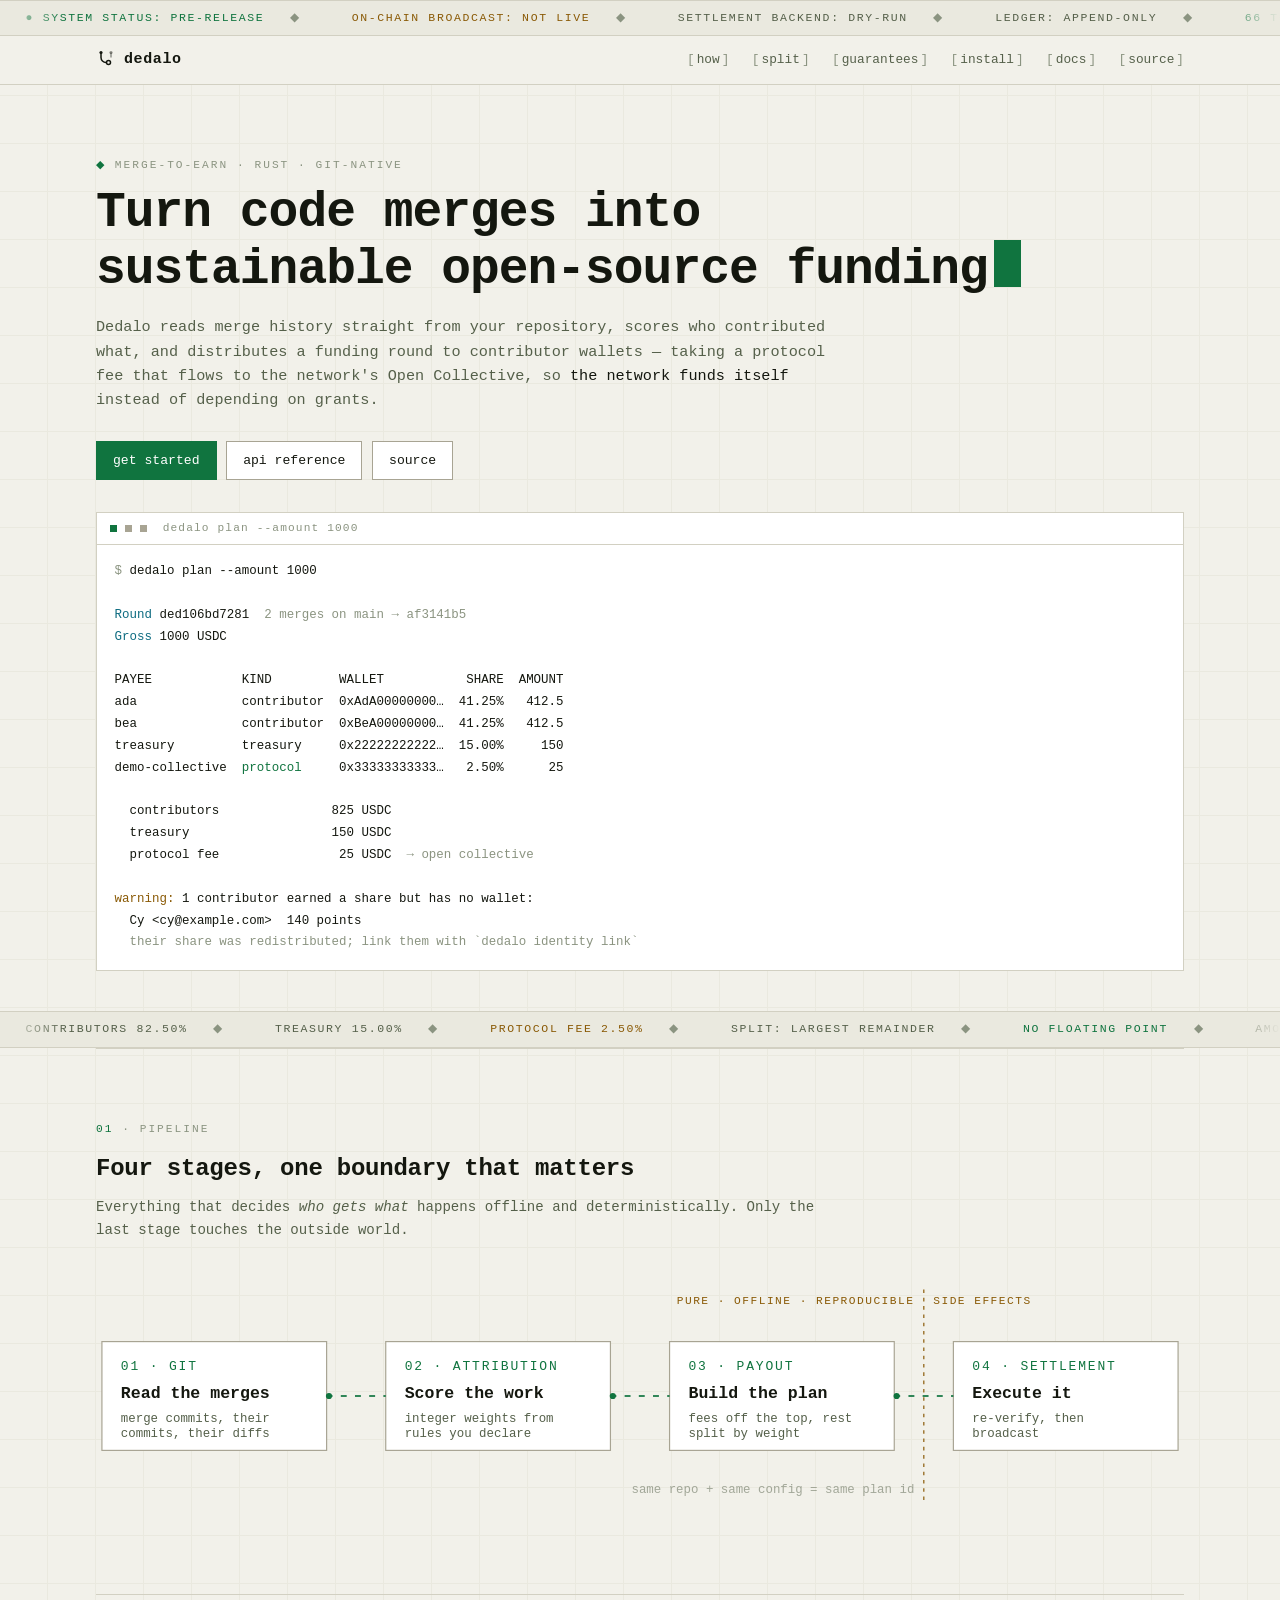
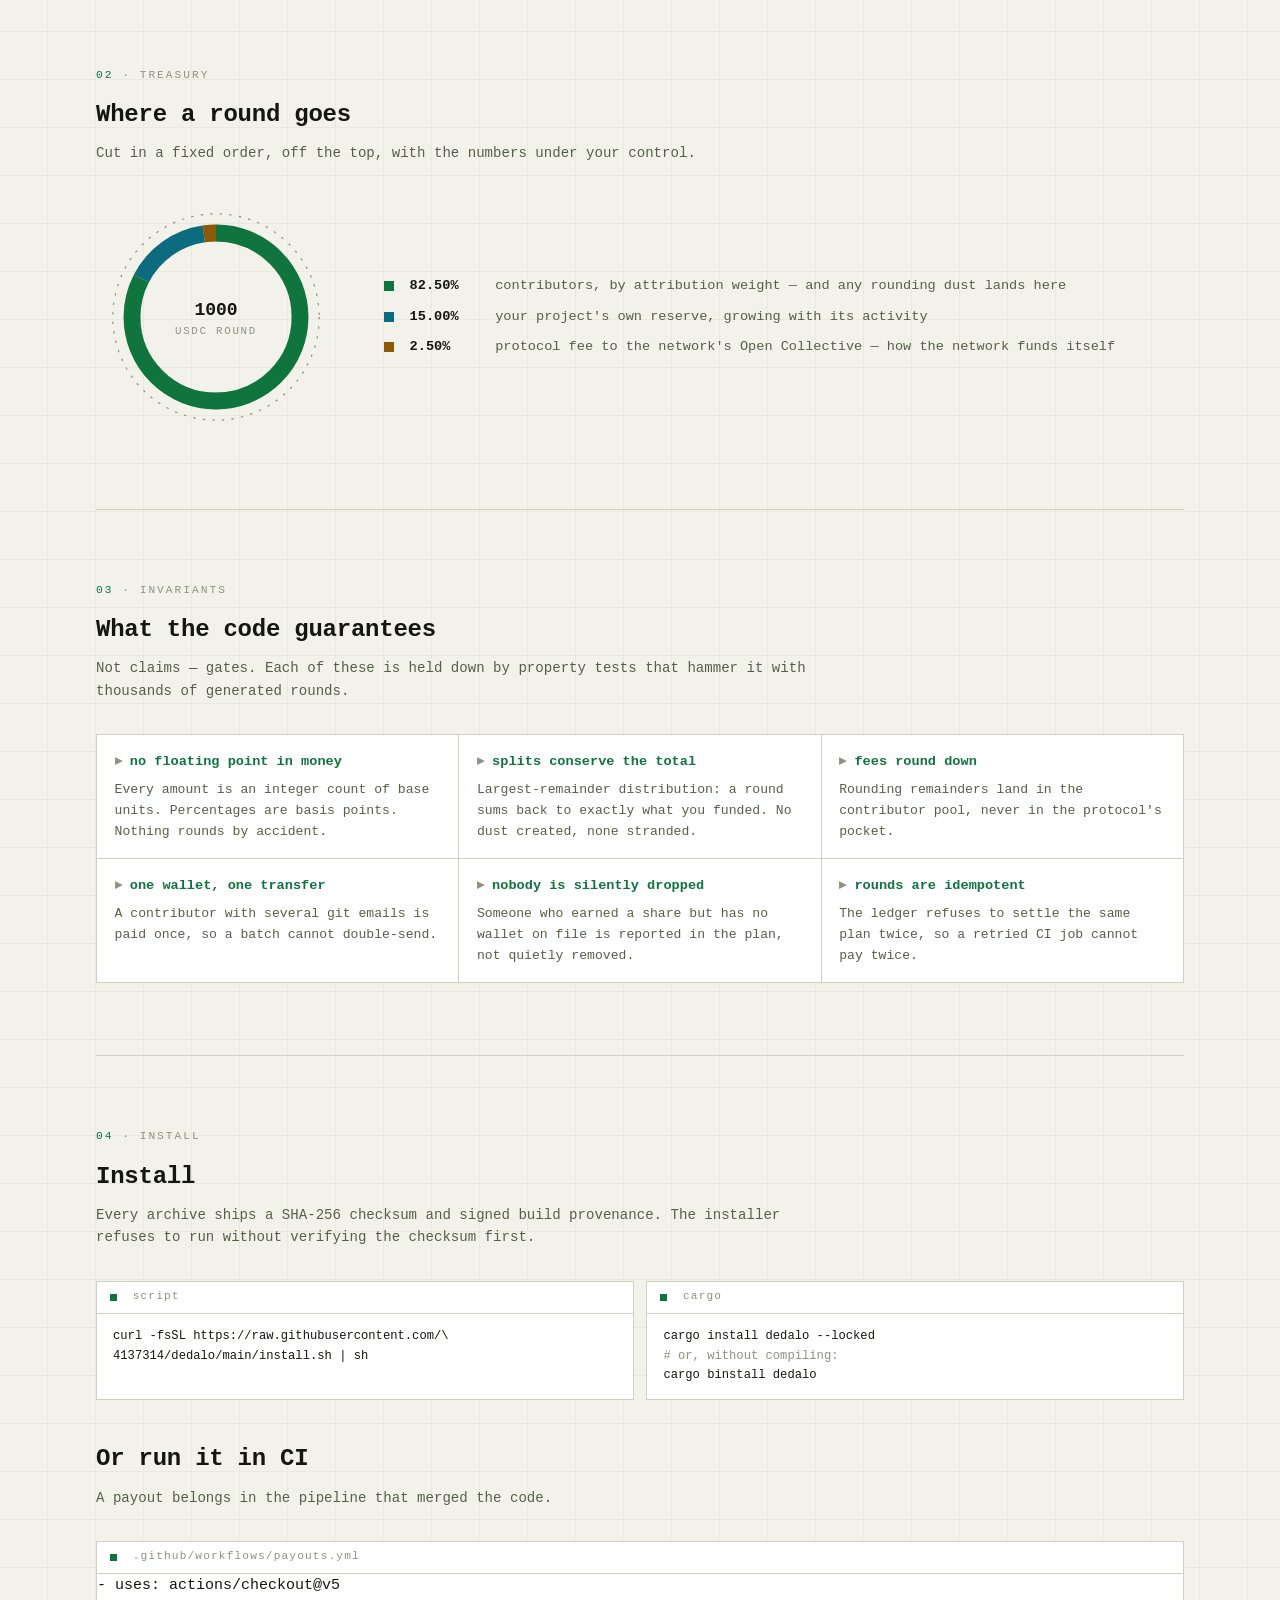
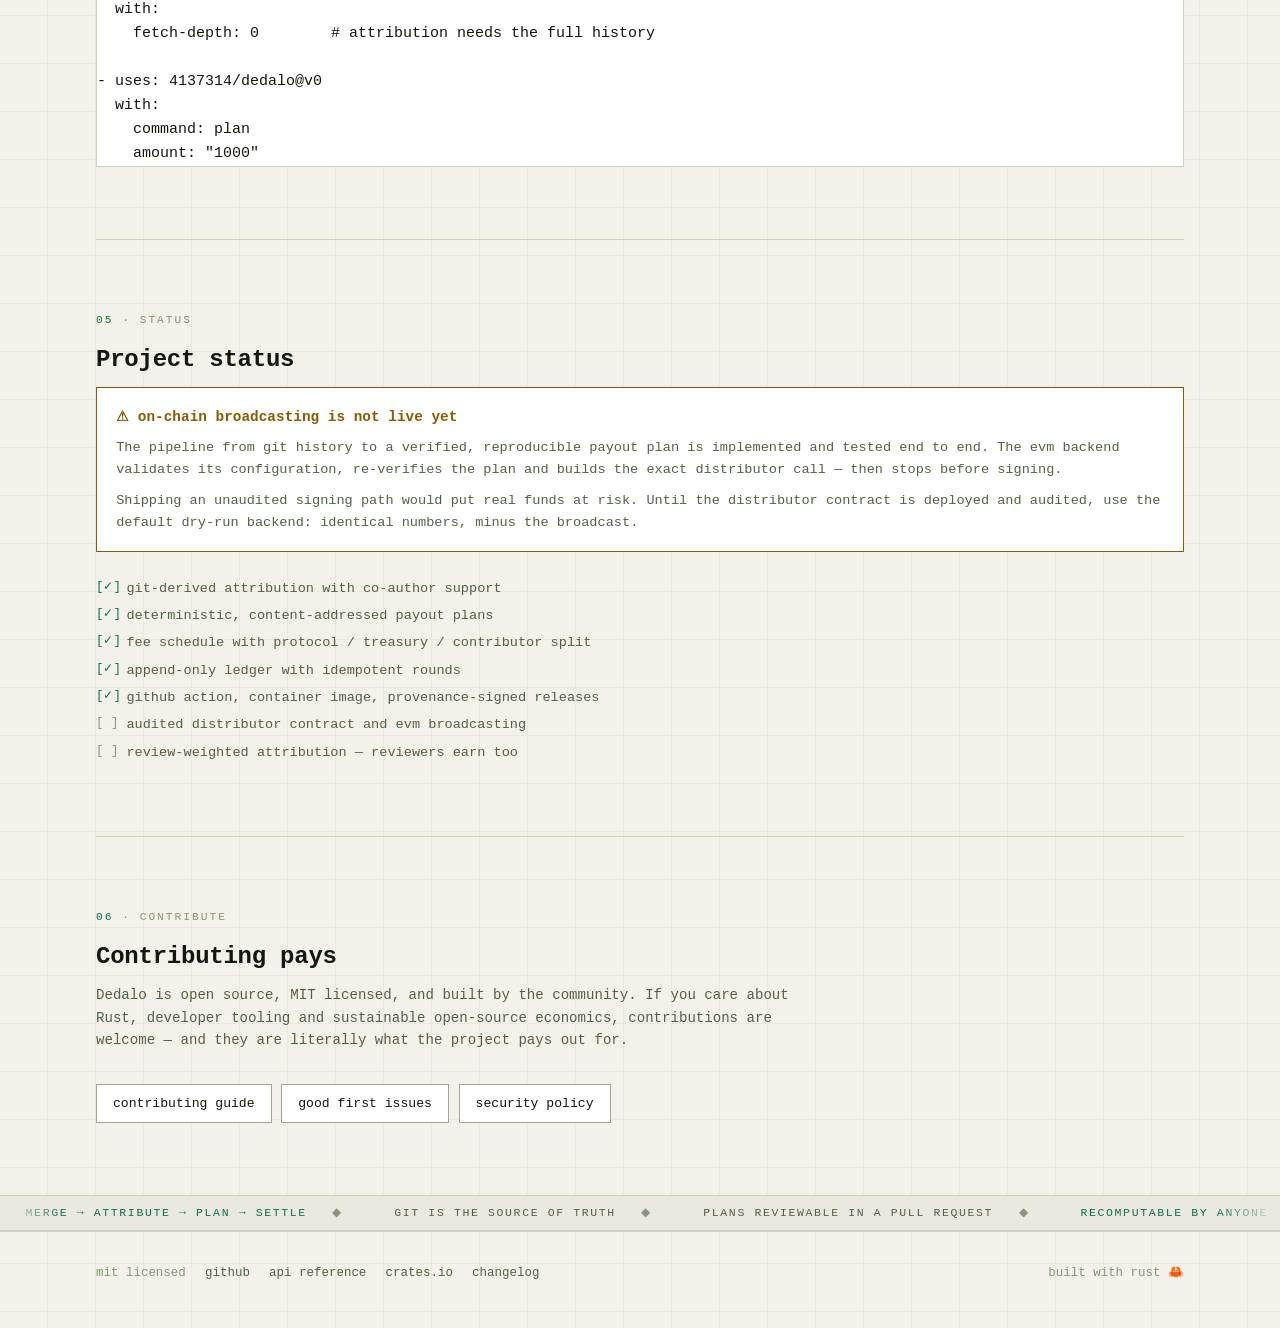
==== commit 5a8661e7: "chore: drop the nix and container toolchains The pinned dev environment moves to a private workspace" ====
--- a/site/index.html
+++ b/site/index.html
@@ -567,15 +567,6 @@
 <span class="c"># or, without compiling:</span>
 cargo binstall dedalo</pre>
       </div>
-      <div class="panel">
-        <div class="panel-bar"><span class="led on"></span>&nbsp;nix</div>
-<pre>nix run github:4137314/dedalo -- status</pre>
-      </div>
-      <div class="panel">
-        <div class="panel-bar"><span class="led on"></span>&nbsp;container</div>
-<pre>docker run --rm -v "$PWD:/repo" \
-  ghcr.io/4137314/dedalo plan --amount 1000</pre>
-      </div>
     </div>
 
     <h2 style="margin-top:2.5rem">Or run it in CI</h2>
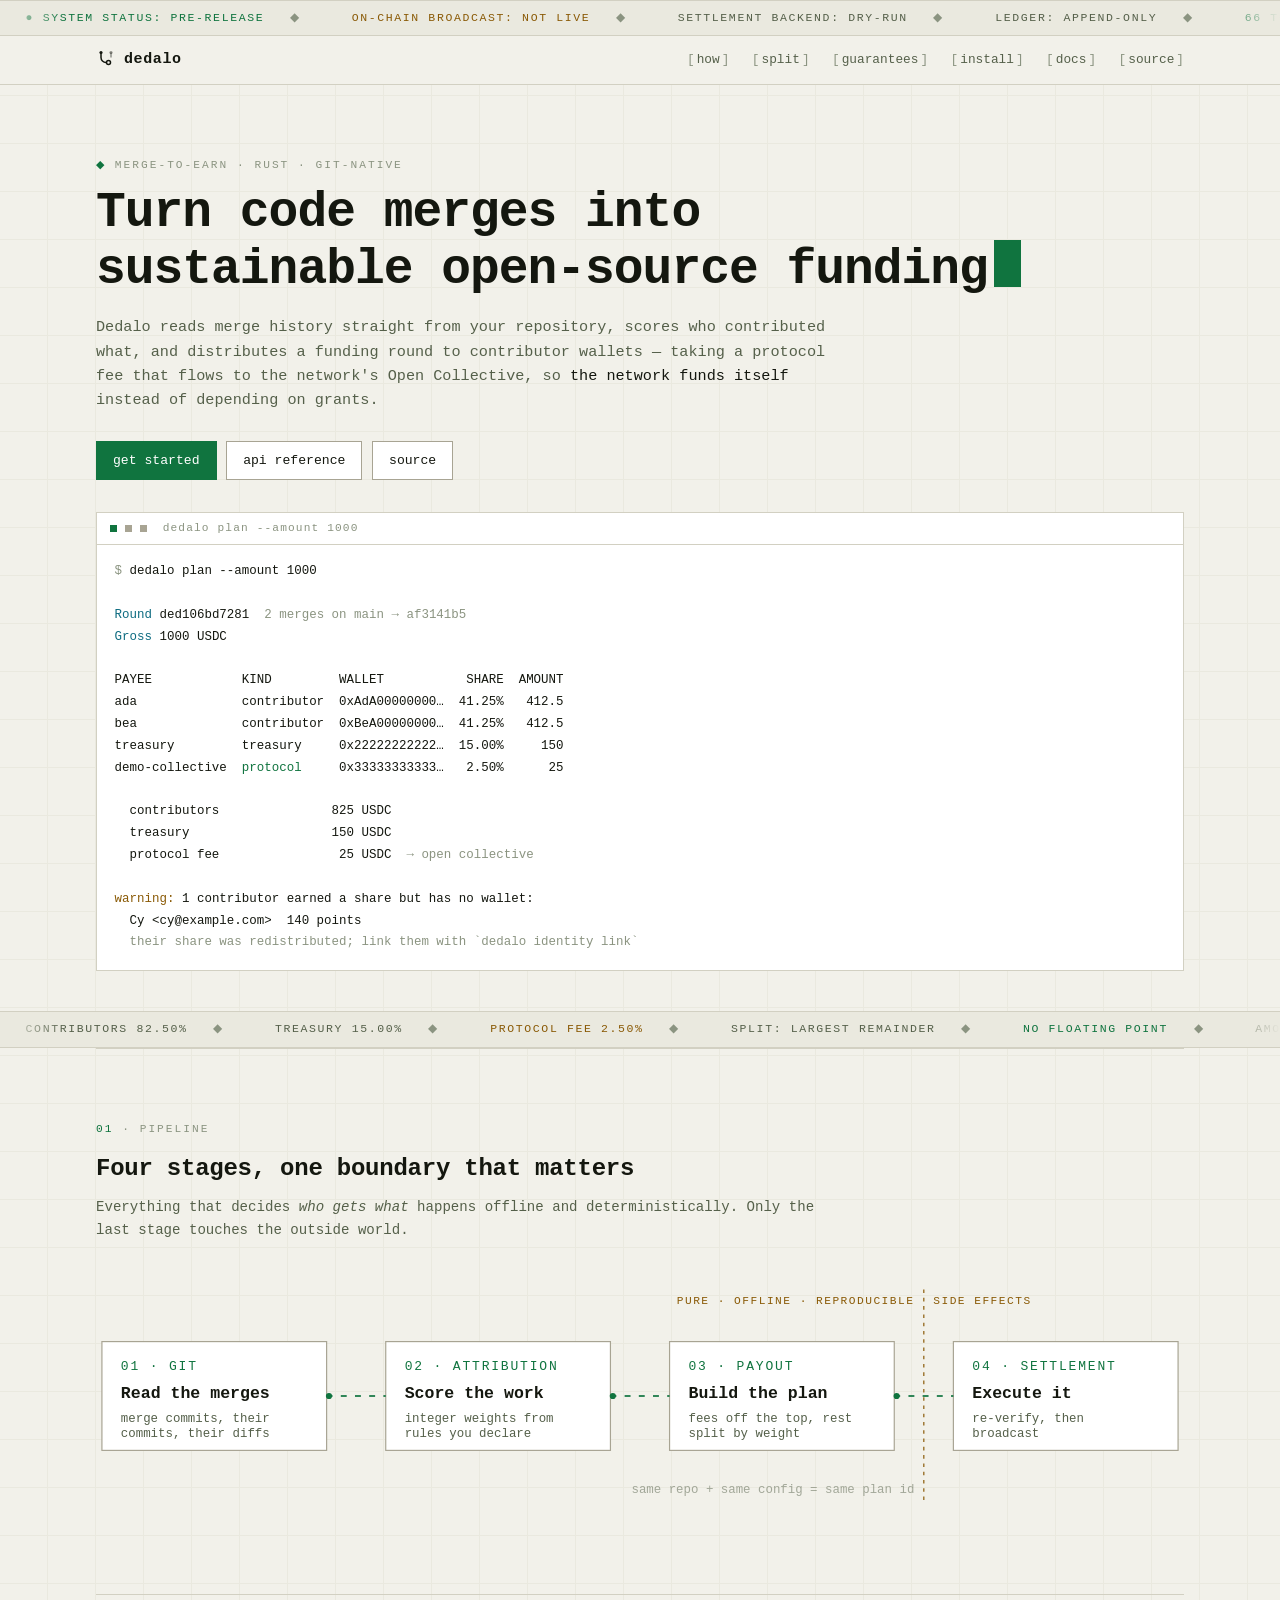
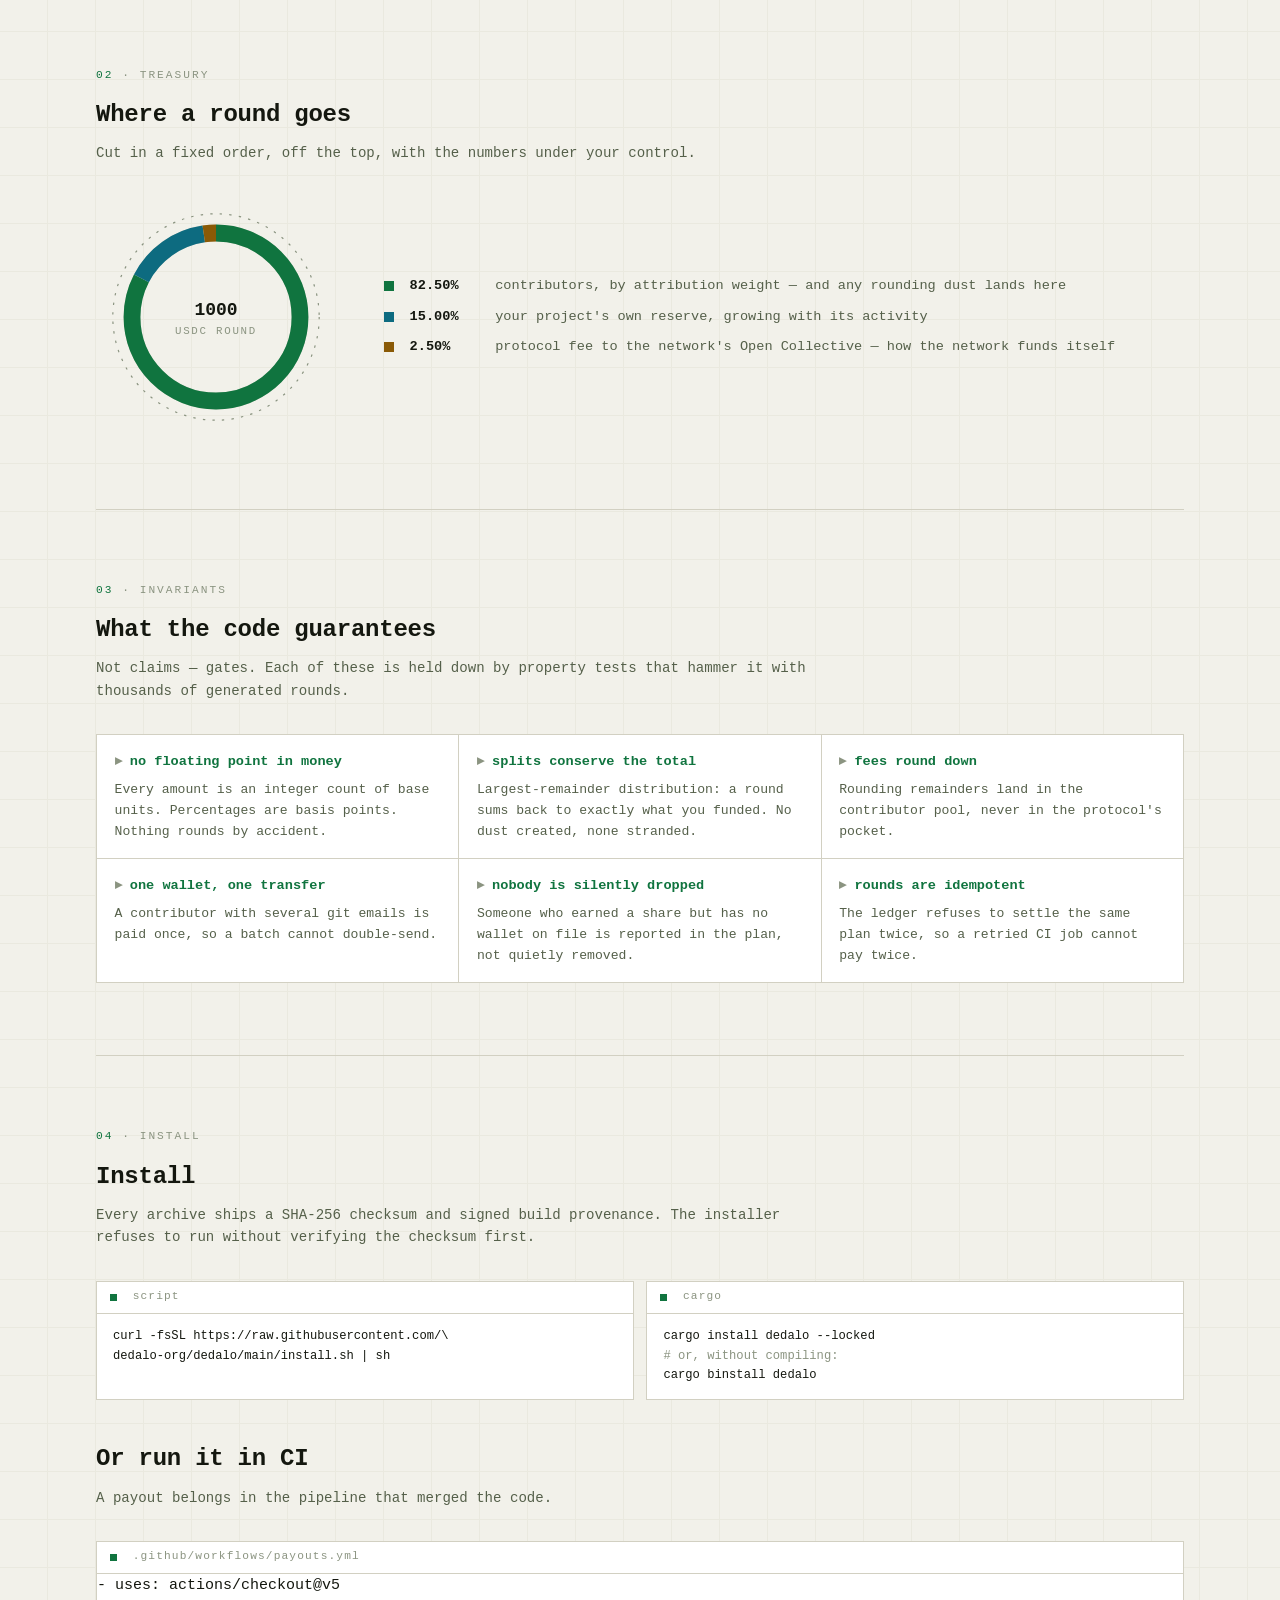
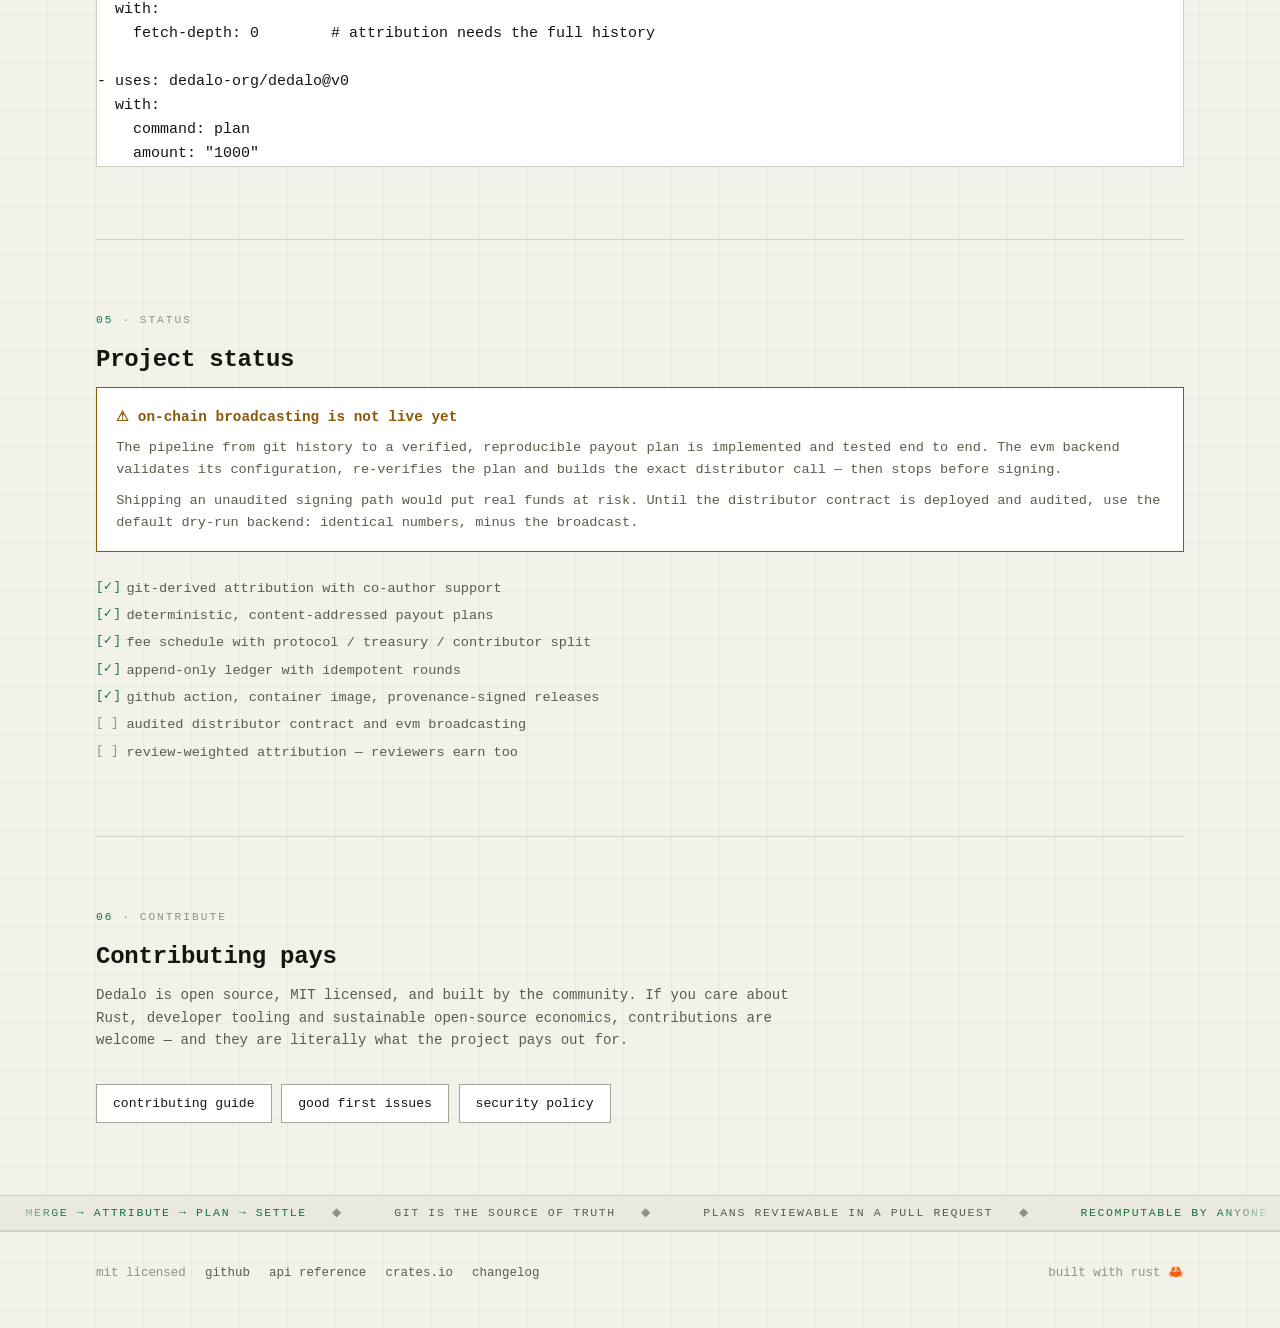
==== commit a397f6f7: "fix(docs): point every URL at dedalo-org, and drop the stale Nix badge The repository moved to the d" ====
--- a/site/index.html
+++ b/site/index.html
@@ -8,7 +8,7 @@
 <meta property="og:title" content="Dedalo">
 <meta property="og:description" content="Turn code merges into sustainable open-source funding.">
 <meta property="og:type" content="website">
-<meta property="og:url" content="https://4137314.github.io/dedalo/">
+<meta property="og:url" content="https://dedalo-org.github.io/dedalo/">
 <link rel="icon" href="data:image/svg+xml,<svg xmlns='http://www.w3.org/2000/svg' viewBox='0 0 100 100'><text y='.9em' font-size='90'>🧭</text></svg>">
 <!-- The page is entirely self-contained: no scripts, no external requests.
      Every moving part below is CSS or SVG. Saying so explicitly means a
@@ -17,7 +17,7 @@
       content="default-src 'none'; style-src 'unsafe-inline'; img-src data:; form-action 'none'; base-uri 'none'; frame-ancestors 'none'">
 <meta name="theme-color" content="#0b0d0b" media="(prefers-color-scheme: dark)">
 <meta name="theme-color" content="#f2f1ea" media="(prefers-color-scheme: light)">
-<link rel="canonical" href="https://4137314.github.io/dedalo/">
+<link rel="canonical" href="https://dedalo-org.github.io/dedalo/">
 <style>
   /* ===================================================================
      Dedalo — terminal-native. Monospace throughout, square corners,
@@ -376,7 +376,7 @@
     <a href="#guarantees" class="hide-sm">guarantees</a>
     <a href="#install">install</a>
     <a href="api/">docs</a>
-    <a href="https://github.com/4137314/dedalo">source</a>
+    <a href="https://github.com/dedalo-org/dedalo">source</a>
   </nav>
 </header>
 
@@ -394,7 +394,7 @@
     <div class="cta">
       <a class="btn primary" href="#install">get started</a>
       <a class="btn" href="api/">api reference</a>
-      <a class="btn" href="https://github.com/4137314/dedalo">source</a>
+      <a class="btn" href="https://github.com/dedalo-org/dedalo">source</a>
     </div>
 
     <figure class="panel term" role="group" aria-label="Example output of dedalo plan">
@@ -559,7 +559,7 @@
       <div class="panel">
         <div class="panel-bar"><span class="led on"></span>&nbsp;script</div>
 <pre>curl -fsSL https://raw.githubusercontent.com/\
-4137314/dedalo/main/install.sh | sh</pre>
+dedalo-org/dedalo/main/install.sh | sh</pre>
       </div>
       <div class="panel">
         <div class="panel-bar"><span class="led on"></span>&nbsp;cargo</div>
@@ -577,7 +577,7 @@
   with:
     fetch-depth: 0        <span class="c"># attribution needs the full history</span>
 
-- uses: 4137314/dedalo@v0
+- uses: dedalo-org/dedalo@v0
   with:
     command: plan
     amount: "1000"</pre>
@@ -622,9 +622,9 @@
       out for.
     </p>
     <div class="cta">
-      <a class="btn" href="https://github.com/4137314/dedalo/blob/main/CONTRIBUTING.md">contributing guide</a>
-      <a class="btn" href="https://github.com/4137314/dedalo/issues?q=is%3Aissue+is%3Aopen+label%3A%22good+first+issue%22">good first issues</a>
-      <a class="btn" href="https://github.com/4137314/dedalo/blob/main/SECURITY.md">security policy</a>
+      <a class="btn" href="https://github.com/dedalo-org/dedalo/blob/main/CONTRIBUTING.md">contributing guide</a>
+      <a class="btn" href="https://github.com/dedalo-org/dedalo/issues?q=is%3Aissue+is%3Aopen+label%3A%22good+first+issue%22">good first issues</a>
+      <a class="btn" href="https://github.com/dedalo-org/dedalo/blob/main/SECURITY.md">security policy</a>
     </div>
   </section>
 
@@ -640,10 +640,10 @@
 <footer>
   <div class="wrap foot">
     <span>mit licensed</span>
-    <a href="https://github.com/4137314/dedalo">github</a>
+    <a href="https://github.com/dedalo-org/dedalo">github</a>
     <a href="api/">api reference</a>
     <a href="https://crates.io/crates/dedalo">crates.io</a>
-    <a href="https://github.com/4137314/dedalo/blob/main/CHANGELOG.md">changelog</a>
+    <a href="https://github.com/dedalo-org/dedalo/blob/main/CHANGELOG.md">changelog</a>
     <span class="sep">built with rust 🦀</span>
   </div>
 </footer>
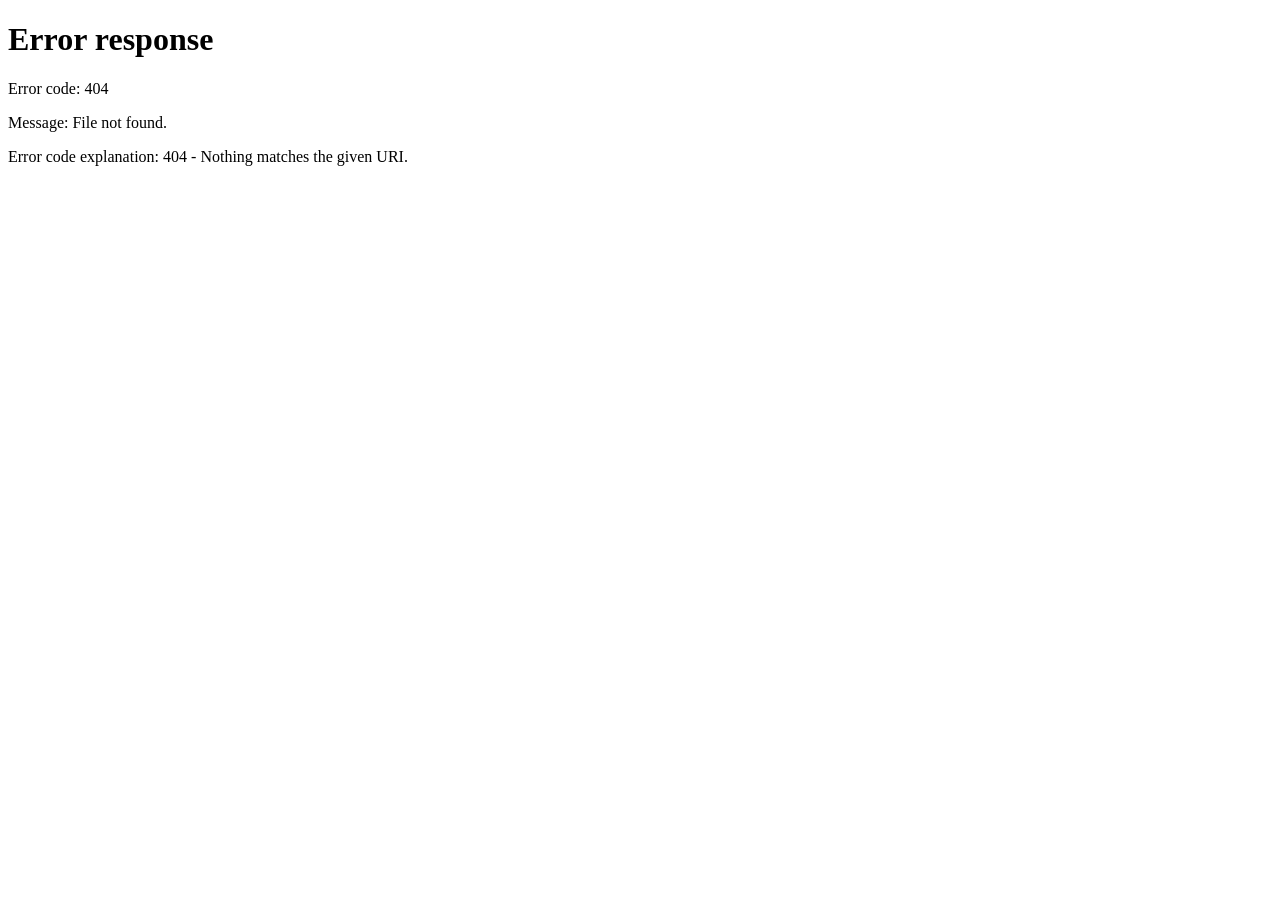
==== commit 9a6e3472: "docs(site): keep /dedalo/ for the reference, and nothing else The landing page has moved to dedalo-o" ====
--- a/site/index.html
+++ b/site/index.html
@@ -3,650 +3,58 @@
 <head>
 <meta charset="utf-8">
 <meta name="viewport" content="width=device-width, initial-scale=1">
-<title>Dedalo — merge-to-earn funding for open source</title>
-<meta name="description" content="Dedalo turns git merges into deterministic, auditable contributor payouts. Written in Rust, driven by your own repository history.">
-<meta property="og:title" content="Dedalo">
-<meta property="og:description" content="Turn code merges into sustainable open-source funding.">
-<meta property="og:type" content="website">
-<meta property="og:url" content="https://dedalo-org.github.io/dedalo/">
+<title>Dedalo — documentation</title>
+<meta name="description" content="Documentation for Dedalo: the API reference, generated by rustdoc from the crate itself.">
 <link rel="icon" href="data:image/svg+xml,<svg xmlns='http://www.w3.org/2000/svg' viewBox='0 0 100 100'><text y='.9em' font-size='90'>🧭</text></svg>">
-<!-- The page is entirely self-contained: no scripts, no external requests.
-     Every moving part below is CSS or SVG. Saying so explicitly means a
-     future edit that adds a script fails loudly instead of quietly. -->
+<!-- No scripts and no remote resources, so the redirect below is a meta
+     refresh rather than a location assignment. scripts/check-site.py fails
+     the build if either ever appears. -->
 <meta http-equiv="Content-Security-Policy"
       content="default-src 'none'; style-src 'unsafe-inline'; img-src data:; form-action 'none'; base-uri 'none'; frame-ancestors 'none'">
+<meta http-equiv="refresh" content="0; url=api/">
 <meta name="theme-color" content="#0b0d0b" media="(prefers-color-scheme: dark)">
 <meta name="theme-color" content="#f2f1ea" media="(prefers-color-scheme: light)">
-<link rel="canonical" href="https://dedalo-org.github.io/dedalo/">
+<!-- The reference is the page, so it is also the canonical one. Without this
+     the redirect and its destination compete for the same content. -->
+<link rel="canonical" href="https://dedalo-org.github.io/dedalo/api/">
 <style>
-  /* ===================================================================
-     Dedalo — terminal-native. Monospace throughout, square corners,
-     hairline rules, and a palette narrow enough to stay legible at 2am.
-     =================================================================== */
-
   :root {
     color-scheme: dark light;
-
-    --bg:        #0b0d0b;
-    --bg-alt:    #10130f;
-    --bg-raised: #14180f;
-    --line:      #26301f;
-    --line-hot:  #3d5230;
-
-    --fg:        #d4e0c8;
-    --fg-dim:    #7f8f72;
-    --fg-faint:  #4d5a44;
-
-    --green:     #7dff9b;
-    --amber:     #ffc255;
-    --cyan:      #6fe6ff;
-    --magenta:   #ff86c8;
-    --on-accent: #06120a;
-
-    --mono: ui-monospace, "SF Mono", "JetBrains Mono", "Fira Code", "Cascadia Mono", Menlo, Consolas, monospace;
-    --gap: clamp(2.5rem, 6vw, 4.5rem);
+    --bg: #0b0d0b;
+    --fg: #d7dbd4;
+    --dim: #6f776c;
+    --hi: #7ee787;
   }
-
   @media (prefers-color-scheme: light) {
-    :root {
-      --bg:        #f2f1ea;
-      --bg-alt:    #eae9df;
-      --bg-raised: #ffffff;
-      --line:      #d2d0c2;
-      --line-hot:  #a8a493;
-
-      --fg:        #14170f;
-      --fg-dim:    #55604a;
-      --fg-faint:  #8b9481;
-
-      --green:     #10743f;
-      --amber:     #8a5a06;
-      --cyan:      #0d6b80;
-      --magenta:   #a32e6e;
-      --on-accent: #ffffff;
-    }
+    :root { --bg: #f2f1ea; --fg: #24281f; --dim: #6b7264; --hi: #1a7f37; }
   }
-
   * { box-sizing: border-box; }
-
-  html { scroll-behavior: smooth; }
-
   body {
     margin: 0;
+    min-height: 100vh;
+    display: grid;
+    place-content: center;
+    gap: 1rem;
+    padding: 2rem;
     background: var(--bg);
     color: var(--fg);
-    font-family: var(--mono);
-    font-size: 15px;
-    line-height: 1.6;
-    -webkit-font-smoothing: antialiased;
-    /* A faint plotting grid, drawn with gradients so it costs no request. */
-    background-image:
-      linear-gradient(var(--bg-alt) 1px, transparent 1px),
-      linear-gradient(90deg, var(--bg-alt) 1px, transparent 1px);
-    background-size: 48px 48px, 48px 48px;
-    background-position: -1px -1px;
+    font: 15px/1.6 ui-monospace, SFMono-Regular, Menlo, Consolas, monospace;
+    text-align: center;
   }
-
-  a { color: var(--green); text-underline-offset: 3px; }
-  a:hover { color: var(--cyan); }
-
-  pre { overflow-x: auto; margin: 0; }
-  p, li { overflow-wrap: anywhere; }
-
-  .wrap { width: min(100% - 2rem, 68rem); margin-inline: auto; }
-
-  :focus-visible { outline: 2px solid var(--green); outline-offset: 2px; }
-
-  .skip {
-    position: absolute; left: -9999px; top: 0; z-index: 100;
-    background: var(--green); color: var(--on-accent);
-    padding: 0.5rem 1rem; font-weight: 700;
-  }
-  .skip:focus { left: 0; }
-
-  /* ---- the label every section carries, e.g. `[ 02 · SPLIT ]` -------- */
-  .tag {
-    font-size: 0.7rem; letter-spacing: 0.18em; text-transform: uppercase;
-    color: var(--fg-faint); display: block; margin-bottom: 0.7rem;
-  }
-  .tag b { color: var(--green); font-weight: 400; }
-
-  /* ================= ticker ==========================================
-     Two copies of the same list scroll past; translating by exactly
-     -50% lands the second copy where the first began, so the loop has
-     no seam and needs no script.
-     =================================================================== */
-  .ticker {
-    border-block: 1px solid var(--line);
-    background: var(--bg-alt);
-    overflow: hidden;
-    font-size: 0.72rem;
-    letter-spacing: 0.14em;
-    text-transform: uppercase;
-    color: var(--fg-dim);
-    padding-block: 0.5rem;
-    position: relative;
-  }
-  .ticker::before, .ticker::after {
-    content: ""; position: absolute; top: 0; bottom: 0; width: 4rem; z-index: 2;
-    pointer-events: none;
-  }
-  .ticker::before { left: 0;  background: linear-gradient(90deg, var(--bg-alt), transparent); }
-  .ticker::after  { right: 0; background: linear-gradient(270deg, var(--bg-alt), transparent); }
-
-  .track {
-    display: flex; width: max-content;
-    animation: marquee 46s linear infinite;
-  }
-  .track.reverse { animation-direction: reverse; animation-duration: 62s; }
-  .track i { font-style: normal; padding-inline: 1.6rem; white-space: nowrap; }
-  .track i::after { content: "◆"; color: var(--fg-faint); margin-left: 1.6rem; }
-  .track .hi { color: var(--green); }
-  .track .warn { color: var(--amber); }
-
-  @keyframes marquee {
-    from { transform: translateX(0); }
-    to   { transform: translateX(-50%); }
-  }
-
-  /* ================= header ========================================== */
-  header {
-    position: sticky; top: 0; z-index: 20;
-    background: var(--bg);
-    border-bottom: 1px solid var(--line);
-  }
-  .nav { display: flex; align-items: center; gap: 1.4rem; padding: 0.75rem 0; }
-  .brand {
-    font-weight: 700; letter-spacing: 0.04em; margin-right: auto;
-    display: flex; align-items: center; gap: 0.5rem;
-  }
-  .brand svg { width: 20px; height: 20px; display: block; }
-  /* CSS rather than SMIL, so the reduced-motion block below can stop it. */
-  .brand-node { transform-origin: 15px 15px; animation: node 2.6s ease-in-out infinite; }
-  @keyframes node {
-    0%, 100% { transform: scale(1);    opacity: 1; }
-    50%      { transform: scale(1.32); opacity: 0.4; }
-  }
-  .nav a { color: var(--fg-dim); text-decoration: none; font-size: 0.8rem; }
-  .nav a::before { content: "["; color: var(--fg-faint); margin-right: 2px; }
-  .nav a::after  { content: "]"; color: var(--fg-faint); margin-left: 2px; }
-  .nav a:hover { color: var(--green); }
-  @media (max-width: 48rem) { .nav a.hide-sm { display: none; } }
-
-  /* ================= hero ============================================ */
-  .hero { padding: var(--gap) 0 2.5rem; }
-  h1 {
-    font-size: clamp(1.9rem, 5.2vw, 3.1rem); line-height: 1.08;
-    letter-spacing: -0.02em; margin: 0 0 1.1rem; font-weight: 700;
-  }
-  h1 .cursor {
-    display: inline-block; width: 0.55em; height: 0.95em;
-    background: var(--green); vertical-align: -0.08em; margin-left: 0.12em;
-    animation: blink 1.15s steps(1) infinite;
-  }
-  @keyframes blink { 0%, 49% { opacity: 1; } 50%, 100% { opacity: 0; } }
-
-  .lede { color: var(--fg-dim); max-width: 46rem; margin: 0 0 1.8rem; font-size: 0.95rem; }
-  .lede b { color: var(--fg); font-weight: 400; }
-
-  .cta { display: flex; flex-wrap: wrap; gap: 0.6rem; }
-  .btn {
-    display: inline-block; padding: 0.5rem 1rem;
-    border: 1px solid var(--line-hot); color: var(--fg);
-    text-decoration: none; font-size: 0.82rem; background: var(--bg-raised);
-    transition: background 0.12s linear, color 0.12s linear, border-color 0.12s linear;
-  }
-  .btn:hover { background: var(--green); color: var(--on-accent); border-color: var(--green); }
-  .btn.primary { background: var(--green); color: var(--on-accent); border-color: var(--green); }
-  .btn.primary:hover { background: transparent; color: var(--green); }
-
-  /* ================= panels ========================================== */
-  .panel { border: 1px solid var(--line); background: var(--bg-raised); }
-  .panel-bar {
-    display: flex; align-items: center; gap: 0.5rem;
-    border-bottom: 1px solid var(--line); padding: 0.4rem 0.8rem;
-    font-size: 0.7rem; color: var(--fg-faint); letter-spacing: 0.1em;
-  }
-  .led { width: 7px; height: 7px; background: var(--line-hot); flex: none; }
-  .led.on { background: var(--green); animation: pulse 2.4s ease-in-out infinite; }
-  @keyframes pulse { 0%, 100% { opacity: 1; } 50% { opacity: 0.35; } }
-
-  .term { margin: 2rem 0 0; }
-  .term pre { padding: 1rem 1.1rem; font-size: 0.78rem; line-height: 1.75; }
-  .term .c { color: var(--fg-faint); }
-  .term .p { color: var(--cyan); }
-  .term .g { color: var(--green); }
-  .term .w { color: var(--amber); }
-  .term .m { color: var(--magenta); }
-
-  /* ================= sections ======================================== */
-  section { padding: var(--gap) 0; border-top: 1px solid var(--line); }
-  h2 {
-    font-size: clamp(1.15rem, 2.6vw, 1.5rem); letter-spacing: -0.01em;
-    margin: 0 0 0.5rem; font-weight: 700;
-  }
-  .sub { color: var(--fg-dim); max-width: 46rem; margin: 0 0 2rem; font-size: 0.88rem; }
-
-  /* ---- animated diagrams -------------------------------------------- */
-  .figure { width: 100%; overflow-x: auto; }
-  .figure svg { display: block; width: 100%; min-width: 40rem; height: auto; }
-
-  .box { fill: var(--bg-raised); stroke: var(--line-hot); stroke-width: 1; }
-  .box-num { fill: var(--green); font-size: 11px; letter-spacing: 0.14em; }
-  .box-title { fill: var(--fg); font-size: 14px; font-weight: 700; }
-  .box-note { fill: var(--fg-dim); font-size: 10.5px; }
-  .wire { stroke: var(--line-hot); stroke-width: 1; fill: none; }
-
-  /* The dashed run between stages advances, so the diagram reads as flow
-     rather than as four static boxes. */
-  .wire-dash {
-    stroke: var(--green); stroke-width: 1.5; fill: none;
-    stroke-dasharray: 5 7; opacity: 0.85;
-    animation: crawl 1.1s linear infinite;
-  }
-  @keyframes crawl { to { stroke-dashoffset: -12; } }
-
-  .packet { fill: var(--green); animation: travel 3.4s ease-in-out infinite; }
-  .packet.b { animation-delay: 0.55s; }
-  .packet.c { animation-delay: 1.1s; }
-  @keyframes travel {
-    0%   { transform: translateX(0);    opacity: 0; }
-    12%  { opacity: 1; }
-    88%  { opacity: 1; }
-    100% { transform: translateX(50px); opacity: 0; }
-  }
-
-  .edge { stroke: var(--amber); stroke-width: 1; stroke-dasharray: 3 4; }
-  .edge-label { fill: var(--amber); font-size: 9.5px; letter-spacing: 0.13em; }
-
-  /* ---- the split ring ------------------------------------------------ */
-  .split-grid {
-    display: grid; grid-template-columns: minmax(0, 15rem) minmax(0, 1fr);
-    gap: clamp(1.5rem, 4vw, 3rem); align-items: center;
-  }
-  @media (max-width: 44rem) { .split-grid { grid-template-columns: 1fr; } }
-
-  .ring { width: 100%; max-width: 15rem; height: auto; }
-  .ring-track { fill: none; stroke: var(--line); stroke-width: 14; }
-  .ring-seg { fill: none; stroke-width: 14; stroke-linecap: butt; transform-origin: 50% 50%; transform: rotate(-90deg); }
-  /* Circumference at r=70 is 439.82; each arc is drawn to its share.
-     The final proportions live in the rule, not in the animation's `to`, so
-     the ring is correct before the animation starts, after it ends, when it
-     is switched off, and in a screenshot taken mid-load. The keyframe only
-     says where it comes from. */
-  .seg-contrib  { stroke: var(--green); stroke-dasharray: 362.85 439.82; animation: draw 1.4s cubic-bezier(.2,.7,.3,1); }
-  .seg-treasury { stroke: var(--cyan);  stroke-dasharray: 65.97 439.82;  animation: draw 1.4s cubic-bezier(.2,.7,.3,1) 0.18s backwards; }
-  .seg-protocol { stroke: var(--amber); stroke-dasharray: 11 439.82;     animation: draw 1.4s cubic-bezier(.2,.7,.3,1) 0.36s backwards; }
-  @keyframes draw { from { stroke-dasharray: 0 439.82; } }
-
-  .ring-scan {
-    fill: none; stroke: var(--fg-faint); stroke-width: 1; stroke-dasharray: 2 6;
-    transform-origin: 50% 50%; animation: spin 26s linear infinite;
-  }
-  @keyframes spin { to { transform: rotate(360deg); } }
-  .ring-center { fill: var(--fg); font-size: 15px; font-weight: 700; text-anchor: middle; }
-  .ring-sub { fill: var(--fg-faint); font-size: 9px; letter-spacing: 0.16em; text-anchor: middle; }
-
-  .legend { list-style: none; padding: 0; margin: 0; display: grid; gap: 0.55rem; }
-  .legend li { display: grid; grid-template-columns: 0.85rem 4.6rem 1fr; gap: 0.75rem; align-items: baseline; font-size: 0.85rem; }
-  .legend span { width: 10px; height: 10px; display: block; align-self: center; }
-  .legend b { color: var(--fg); font-weight: 700; }
-  .legend em { font-style: normal; color: var(--fg-dim); }
-  .sw-contrib { background: var(--green); }
-  .sw-treasury { background: var(--cyan); }
-  .sw-protocol { background: var(--amber); }
-
-  /* ---- card grids ---------------------------------------------------- */
-  .grid {
-    display: grid; grid-template-columns: repeat(auto-fit, minmax(17rem, 1fr));
-    gap: 1px; background: var(--line); border: 1px solid var(--line);
-  }
-  .grid > * { background: var(--bg-raised); padding: 1rem 1.1rem; }
-  .grid h3 { margin: 0 0 0.4rem; font-size: 0.85rem; color: var(--green); font-weight: 700; }
-  .grid h3::before { content: "▸ "; color: var(--fg-faint); }
-  .grid p { margin: 0; font-size: 0.82rem; color: var(--fg-dim); }
-
-  /* ---- install ------------------------------------------------------- */
-  .tabs { display: grid; grid-template-columns: repeat(auto-fit, minmax(18rem, 1fr)); gap: 0.8rem; }
-  .tabs .panel pre { padding: 0.85rem 1rem; font-size: 0.76rem; color: var(--fg); }
-  .tabs .panel pre .c { color: var(--fg-faint); }
-
-  /* ---- status -------------------------------------------------------- */
-  .warnbox { border: 1px solid var(--amber); background: var(--bg-raised); padding: 1.1rem 1.2rem; }
-  .warnbox h3 { margin: 0 0 0.5rem; font-size: 0.9rem; color: var(--amber); }
-  .warnbox p { margin: 0 0 0.6rem; font-size: 0.85rem; color: var(--fg-dim); }
-  .warnbox p:last-child { margin: 0; }
-
-  ul.check { list-style: none; padding: 0; margin: 1.6rem 0 0; display: grid; gap: 0.35rem; }
-  ul.check li { font-size: 0.85rem; color: var(--fg-dim); padding-left: 1.9rem; position: relative; }
-  ul.check li::before { position: absolute; left: 0; font-size: 0.78rem; }
-  li.done::before { content: "[✓]"; color: var(--green); }
-  li.todo::before { content: "[ ]"; color: var(--fg-faint); }
-
-  /* ---- footer -------------------------------------------------------- */
-  footer { border-top: 1px solid var(--line); padding: 2rem 0 3rem; font-size: 0.78rem; color: var(--fg-faint); }
-  .foot { display: flex; flex-wrap: wrap; gap: 1.2rem; align-items: center; }
-  .foot a { color: var(--fg-dim); text-decoration: none; }
-  .foot a:hover { color: var(--green); }
-  .foot .sep { margin-left: auto; }
-
-  /* ===================================================================
-     Motion is decoration here, never information. Switching it off must
-     leave the page complete: the ticker becomes a scrollable strip, the
-     ring stays at its final proportions.
-     =================================================================== */
-  @media (prefers-reduced-motion: reduce) {
-    html { scroll-behavior: auto; }
-    .track, .track.reverse { animation: none; }
-    .ticker { overflow-x: auto; }
-    .ticker::before, .ticker::after { display: none; }
-    .wire-dash, .packet, .ring-scan, .led.on, .brand-node, h1 .cursor { animation: none; }
-    .packet { opacity: 1; }
-    .seg-contrib, .seg-treasury, .seg-protocol { animation: none; }
-    .btn { transition: none; }
-  }
+  h1 { font-size: 1rem; font-weight: 600; margin: 0; letter-spacing: .02em; }
+  p { margin: 0; color: var(--dim); }
+  .links { display: flex; gap: 1.25rem; justify-content: center; flex-wrap: wrap; }
+  a { color: var(--hi); text-decoration: none; border-bottom: 1px solid currentColor; }
+  a:hover { opacity: .8; }
 </style>
 </head>
 <body>
-
-<a class="skip" href="#main">Skip to content</a>
-
-<div class="ticker" aria-hidden="true">
-  <div class="track">
-    <i class="hi">● system status: pre-release</i><i class="warn">on-chain broadcast: not live</i><i>settlement backend: dry-run</i><i>ledger: append-only</i><i class="hi">66 tests passing</i><i class="hi">8 gates green</i><i>msrv 1.85.0 verified</i><i>licence mit</i>
-    <i class="hi">● system status: pre-release</i><i class="warn">on-chain broadcast: not live</i><i>settlement backend: dry-run</i><i>ledger: append-only</i><i class="hi">66 tests passing</i><i class="hi">8 gates green</i><i>msrv 1.85.0 verified</i><i>licence mit</i>
+  <h1>dedalo · documentation</h1>
+  <p>redirecting to the api reference&hellip;</p>
+  <div class="links">
+    <a href="api/">api reference</a>
+    <a href="https://dedalo-org.github.io/">dedalo-org</a>
+    <a href="https://github.com/dedalo-org/dedalo">source</a>
   </div>
-</div>
-
-<header>
-  <nav class="nav wrap" aria-label="Primary">
-    <div class="brand">
-      <!-- A merge glyph: two branches converging on a node that keeps time. -->
-      <svg viewBox="0 0 24 24" aria-hidden="true" fill="none" stroke="currentColor" stroke-width="1.8">
-        <path d="M6 3v6a6 6 0 0 0 6 6h1" stroke="currentColor"/>
-        <path d="M18 3v6" stroke="currentColor" opacity="0.45"/>
-        <circle cx="6" cy="3" r="1.9" fill="currentColor" stroke="none"/>
-        <circle cx="18" cy="3" r="1.9" fill="currentColor" stroke="none" opacity="0.45"/>
-        <circle class="brand-node" cx="15" cy="15" r="2.4" fill="none" stroke="currentColor"/>
-      </svg>
-      dedalo
-    </div>
-    <a href="#how">how</a>
-    <a href="#split" class="hide-sm">split</a>
-    <a href="#guarantees" class="hide-sm">guarantees</a>
-    <a href="#install">install</a>
-    <a href="api/">docs</a>
-    <a href="https://github.com/dedalo-org/dedalo">source</a>
-  </nav>
-</header>
-
-<main id="main">
-
-  <div class="wrap hero">
-    <span class="tag"><b>◆</b> merge-to-earn · rust · git-native</span>
-    <h1>Turn code merges into<br>sustainable open-source funding<span class="cursor"></span></h1>
-    <p class="lede">
-      Dedalo reads merge history straight from your repository, scores who
-      contributed what, and distributes a funding round to contributor wallets —
-      taking a protocol fee that flows to the network's Open Collective, so
-      <b>the network funds itself</b> instead of depending on grants.
-    </p>
-    <div class="cta">
-      <a class="btn primary" href="#install">get started</a>
-      <a class="btn" href="api/">api reference</a>
-      <a class="btn" href="https://github.com/dedalo-org/dedalo">source</a>
-    </div>
-
-    <figure class="panel term" role="group" aria-label="Example output of dedalo plan">
-      <div class="panel-bar"><span class="led on"></span><span class="led"></span><span class="led"></span>&nbsp;dedalo plan --amount 1000</div>
-<pre><span class="c">$</span> dedalo plan --amount 1000
-
-<span class="p">Round</span> ded106bd7281  <span class="c">2 merges on main → af3141b5</span>
-<span class="p">Gross</span> 1000 USDC
-
-PAYEE            KIND         WALLET           SHARE  AMOUNT
-ada              contributor  0xAdA00000000…  41.25%   412.5
-bea              contributor  0xBeA00000000…  41.25%   412.5
-treasury         treasury     0x22222222222…  15.00%     150
-demo-collective  <span class="g">protocol</span>     0x33333333333…   2.50%      25
-
-  contributors               825 USDC
-  treasury                   150 USDC
-  protocol fee                25 USDC  <span class="c">→ open collective</span>
-
-<span class="w">warning:</span> 1 contributor earned a share but has no wallet:
-  Cy &lt;cy@example.com&gt;  140 points
-  <span class="c">their share was redistributed; link them with `dedalo identity link`</span>
-</pre>
-    </figure>
-  </div>
-
-  <div class="ticker" aria-hidden="true">
-    <div class="track reverse">
-      <i>contributors 82.50%</i><i>treasury 15.00%</i><i class="warn">protocol fee 2.50%</i><i>split: largest remainder</i><i class="hi">no floating point</i><i>amounts: u128 base units</i><i>plans: content addressed</i><i>rounds: idempotent</i>
-      <i>contributors 82.50%</i><i>treasury 15.00%</i><i class="warn">protocol fee 2.50%</i><i>split: largest remainder</i><i class="hi">no floating point</i><i>amounts: u128 base units</i><i>plans: content addressed</i><i>rounds: idempotent</i>
-    </div>
-  </div>
-
-  <section id="how" class="wrap" aria-labelledby="how-title">
-    <span class="tag"><b>01</b> · pipeline</span>
-    <h2 id="how-title">Four stages, one boundary that matters</h2>
-    <p class="sub">
-      Everything that decides <em>who gets what</em> happens offline and
-      deterministically. Only the last stage touches the outside world.
-    </p>
-
-    <div class="figure">
-      <svg viewBox="0 0 920 210" role="img"
-           aria-label="Pipeline: git reads merges, attribution scores them, payout builds a plan — all pure and offline — then settlement executes it, the only stage with side effects.">
-        <!-- the four stages -->
-        <g>
-          <rect class="box" x="5"   y="58" width="190" height="92"/>
-          <text class="box-num"   x="21"  y="82">01 · GIT</text>
-          <text class="box-title" x="21"  y="106">Read the merges</text>
-          <text class="box-note"  x="21"  y="126">merge commits, their</text>
-          <text class="box-note"  x="21"  y="139">commits, their diffs</text>
-        </g>
-        <g>
-          <rect class="box" x="245" y="58" width="190" height="92"/>
-          <text class="box-num"   x="261" y="82">02 · ATTRIBUTION</text>
-          <text class="box-title" x="261" y="106">Score the work</text>
-          <text class="box-note"  x="261" y="126">integer weights from</text>
-          <text class="box-note"  x="261" y="139">rules you declare</text>
-        </g>
-        <g>
-          <rect class="box" x="485" y="58" width="190" height="92"/>
-          <text class="box-num"   x="501" y="82">03 · PAYOUT</text>
-          <text class="box-title" x="501" y="106">Build the plan</text>
-          <text class="box-note"  x="501" y="126">fees off the top, rest</text>
-          <text class="box-note"  x="501" y="139">split by weight</text>
-        </g>
-        <g>
-          <rect class="box" x="725" y="58" width="190" height="92"/>
-          <text class="box-num"   x="741" y="82">04 · SETTLEMENT</text>
-          <text class="box-title" x="741" y="106">Execute it</text>
-          <text class="box-note"  x="741" y="126">re-verify, then</text>
-          <text class="box-note"  x="741" y="139">broadcast</text>
-        </g>
-
-        <!-- flowing connectors -->
-        <path class="wire-dash" d="M195 104 H245"/>
-        <path class="wire-dash" d="M435 104 H485"/>
-        <path class="wire-dash" d="M675 104 H725"/>
-        <circle class="packet"   cx="197" cy="104" r="2.6"/>
-        <circle class="packet b" cx="437" cy="104" r="2.6"/>
-        <circle class="packet c" cx="677" cy="104" r="2.6"/>
-
-        <!-- the boundary between what is reproducible and what is not -->
-        <line class="edge" x1="700" y1="14" x2="700" y2="196"/>
-        <text class="edge-label" x="692" y="26" text-anchor="end">PURE · OFFLINE · REPRODUCIBLE</text>
-        <text class="edge-label" x="708" y="26">SIDE EFFECTS</text>
-        <text class="box-note" x="692" y="186" text-anchor="end" fill="currentColor" opacity="0.5">same repo + same config = same plan id</text>
-      </svg>
-    </div>
-  </section>
-
-  <section id="split" class="wrap" aria-labelledby="split-title">
-    <span class="tag"><b>02</b> · treasury</span>
-    <h2 id="split-title">Where a round goes</h2>
-    <p class="sub">Cut in a fixed order, off the top, with the numbers under your control.</p>
-
-    <div class="split-grid">
-      <svg class="ring" viewBox="0 0 200 200" role="img"
-           aria-label="82.5 percent to contributors, 15 percent to the project treasury, 2.5 percent protocol fee to the network's Open Collective.">
-        <circle class="ring-track" cx="100" cy="100" r="70"/>
-        <circle class="ring-scan"  cx="100" cy="100" r="86"/>
-        <!-- Arcs at r=70: circumference 439.82. Offsets place each segment
-             after the one before it, counter-clockwise from twelve o'clock. -->
-        <circle class="ring-seg seg-contrib"  cx="100" cy="100" r="70" stroke-dashoffset="0"/>
-        <circle class="ring-seg seg-treasury" cx="100" cy="100" r="70" stroke-dashoffset="-362.85"/>
-        <circle class="ring-seg seg-protocol" cx="100" cy="100" r="70" stroke-dashoffset="-428.82"/>
-        <text class="ring-center" x="100" y="98">1000</text>
-        <text class="ring-sub"    x="100" y="114">USDC ROUND</text>
-      </svg>
-
-      <ul class="legend">
-        <li><span class="sw-contrib"></span><b>82.50%</b><em>contributors, by attribution weight — and any rounding dust lands here</em></li>
-        <li><span class="sw-treasury"></span><b>15.00%</b><em>your project's own reserve, growing with its activity</em></li>
-        <li><span class="sw-protocol"></span><b>2.50%</b><em>protocol fee to the network's Open Collective — how the network funds itself</em></li>
-      </ul>
-    </div>
-  </section>
-
-  <section id="guarantees" class="wrap" aria-labelledby="g-title">
-    <span class="tag"><b>03</b> · invariants</span>
-    <h2 id="g-title">What the code guarantees</h2>
-    <p class="sub">
-      Not claims — gates. Each of these is held down by property tests that
-      hammer it with thousands of generated rounds.
-    </p>
-    <div class="grid">
-      <div>
-        <h3>no floating point in money</h3>
-        <p>Every amount is an integer count of base units. Percentages are basis points. Nothing rounds by accident.</p>
-      </div>
-      <div>
-        <h3>splits conserve the total</h3>
-        <p>Largest-remainder distribution: a round sums back to exactly what you funded. No dust created, none stranded.</p>
-      </div>
-      <div>
-        <h3>fees round down</h3>
-        <p>Rounding remainders land in the contributor pool, never in the protocol's pocket.</p>
-      </div>
-      <div>
-        <h3>one wallet, one transfer</h3>
-        <p>A contributor with several git emails is paid once, so a batch cannot double-send.</p>
-      </div>
-      <div>
-        <h3>nobody is silently dropped</h3>
-        <p>Someone who earned a share but has no wallet on file is reported in the plan, not quietly removed.</p>
-      </div>
-      <div>
-        <h3>rounds are idempotent</h3>
-        <p>The ledger refuses to settle the same plan twice, so a retried CI job cannot pay twice.</p>
-      </div>
-    </div>
-  </section>
-
-  <section id="install" class="wrap" aria-labelledby="i-title">
-    <span class="tag"><b>04</b> · install</span>
-    <h2 id="i-title">Install</h2>
-    <p class="sub">
-      Every archive ships a SHA-256 checksum and signed build provenance. The
-      installer refuses to run without verifying the checksum first.
-    </p>
-    <div class="tabs">
-      <div class="panel">
-        <div class="panel-bar"><span class="led on"></span>&nbsp;script</div>
-<pre>curl -fsSL https://raw.githubusercontent.com/\
-dedalo-org/dedalo/main/install.sh | sh</pre>
-      </div>
-      <div class="panel">
-        <div class="panel-bar"><span class="led on"></span>&nbsp;cargo</div>
-<pre>cargo install dedalo --locked
-<span class="c"># or, without compiling:</span>
-cargo binstall dedalo</pre>
-      </div>
-    </div>
-
-    <h2 style="margin-top:2.5rem">Or run it in CI</h2>
-    <p class="sub">A payout belongs in the pipeline that merged the code.</p>
-    <div class="panel">
-      <div class="panel-bar"><span class="led on"></span>&nbsp;.github/workflows/payouts.yml</div>
-<pre>- uses: actions/checkout@v5
-  with:
-    fetch-depth: 0        <span class="c"># attribution needs the full history</span>
-
-- uses: dedalo-org/dedalo@v0
-  with:
-    command: plan
-    amount: "1000"</pre>
-    </div>
-  </section>
-
-  <section id="status" class="wrap" aria-labelledby="s-title">
-    <span class="tag"><b>05</b> · status</span>
-    <h2 id="s-title">Project status</h2>
-    <div class="warnbox">
-      <h3>⚠ on-chain broadcasting is not live yet</h3>
-      <p>
-        The pipeline from git history to a verified, reproducible payout plan is
-        implemented and tested end to end. The <code>evm</code> backend validates
-        its configuration, re-verifies the plan and builds the exact distributor
-        call — then stops before signing.
-      </p>
-      <p>
-        Shipping an unaudited signing path would put real funds at risk. Until the
-        distributor contract is deployed and audited, use the default
-        <code>dry-run</code> backend: identical numbers, minus the broadcast.
-      </p>
-    </div>
-    <ul class="check">
-      <li class="done">git-derived attribution with co-author support</li>
-      <li class="done">deterministic, content-addressed payout plans</li>
-      <li class="done">fee schedule with protocol / treasury / contributor split</li>
-      <li class="done">append-only ledger with idempotent rounds</li>
-      <li class="done">github action, container image, provenance-signed releases</li>
-      <li class="todo">audited distributor contract and evm broadcasting</li>
-      <li class="todo">review-weighted attribution — reviewers earn too</li>
-    </ul>
-  </section>
-
-  <section id="contribute" class="wrap" aria-labelledby="c-title">
-    <span class="tag"><b>06</b> · contribute</span>
-    <h2 id="c-title">Contributing pays</h2>
-    <p class="sub">
-      Dedalo is open source, MIT licensed, and built by the community. If you
-      care about Rust, developer tooling and sustainable open-source economics,
-      contributions are welcome — and they are literally what the project pays
-      out for.
-    </p>
-    <div class="cta">
-      <a class="btn" href="https://github.com/dedalo-org/dedalo/blob/main/CONTRIBUTING.md">contributing guide</a>
-      <a class="btn" href="https://github.com/dedalo-org/dedalo/issues?q=is%3Aissue+is%3Aopen+label%3A%22good+first+issue%22">good first issues</a>
-      <a class="btn" href="https://github.com/dedalo-org/dedalo/blob/main/SECURITY.md">security policy</a>
-    </div>
-  </section>
-
-</main>
-
-<div class="ticker" aria-hidden="true">
-  <div class="track">
-    <i class="hi">merge → attribute → plan → settle</i><i>git is the source of truth</i><i>plans reviewable in a pull request</i><i class="hi">recomputable by anyone</i><i>ci/cd native</i><i>written in rust</i><i class="warn">dry-run by default</i>
-    <i class="hi">merge → attribute → plan → settle</i><i>git is the source of truth</i><i>plans reviewable in a pull request</i><i class="hi">recomputable by anyone</i><i>ci/cd native</i><i>written in rust</i><i class="warn">dry-run by default</i>
-  </div>
-</div>
-
-<footer>
-  <div class="wrap foot">
-    <span>mit licensed</span>
-    <a href="https://github.com/dedalo-org/dedalo">github</a>
-    <a href="api/">api reference</a>
-    <a href="https://crates.io/crates/dedalo">crates.io</a>
-    <a href="https://github.com/dedalo-org/dedalo/blob/main/CHANGELOG.md">changelog</a>
-    <span class="sep">built with rust 🦀</span>
-  </div>
-</footer>
-
 </body>
 </html>
